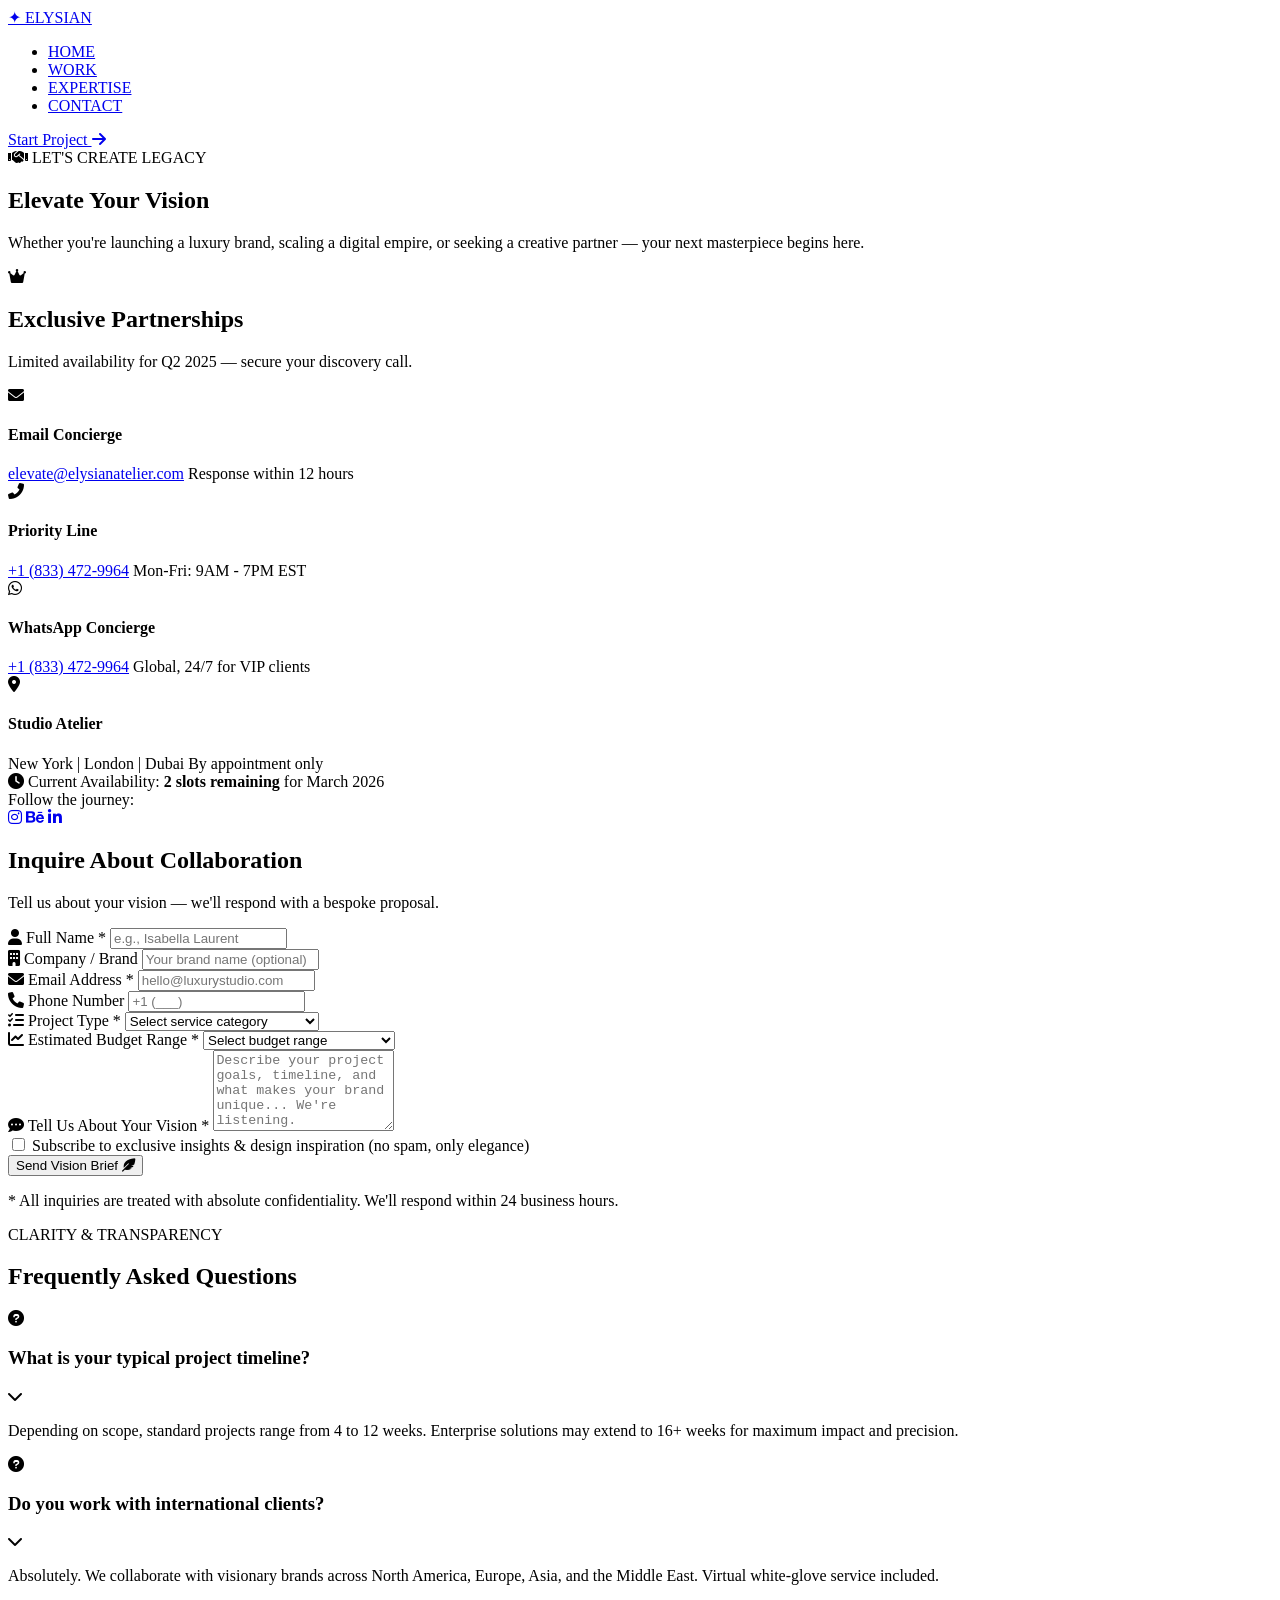
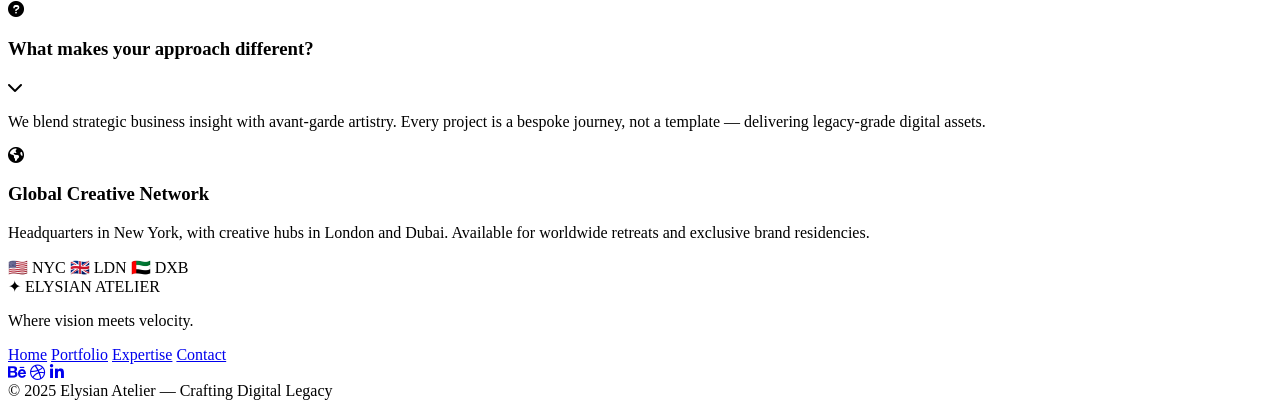
==== contact.html @ e69ee4cf "contacu" ====
<!DOCTYPE html>
<html lang="en">
<head>
  <meta charset="UTF-8">
  <meta name="viewport" content="width=device-width, initial-scale=1.0, viewport-fit=cover">
  <title>Elysian Atelier | Contact & Inquiries</title>
  <!-- Google Fonts + Font Awesome -->
  <link href="https://fonts.googleapis.com/css2?family=Inter:opsz,wght@14..32,200;14..32,300;14..32,400;14..32,500;14..32,600;14..32,700;14..32,800&family=Playfair+Display:ital,wght@0,400;0,500;0,600;0,700;1,400&display=swap" rel="stylesheet">
  <link rel="stylesheet" href="https://cdnjs.cloudflare.com/ajax/libs/font-awesome/6.0.0-beta3/css/all.min.css">
  <link rel="stylesheet" href="contact-style.css">
</head>
<body>
  <div class="bg-aura"></div>
  <div class="particles-overlay"></div>

  <!-- Navigation -->
  <nav class="navbar glass-nav">
    <div class="nav-container">
      <div class="logo">
        <a href="index.html" class="logo-link">
          <span class="logo-icon">✦</span> ELYSIAN
        </a>
      </div>
      <ul class="nav-links">
        <li><a href="index.html" class="nav-item">HOME</a></li>
        <li><a href="index.html#work" class="nav-item">WORK</a></li>
        <li><a href="index.html#expertise" class="nav-item">EXPERTISE</a></li>
        <li><a href="contact.html" class="nav-item active">CONTACT</a></li>
      </ul>
      <div class="nav-cta">
        <a href="#consultation" class="btn-outline-light">Start Project <i class="fas fa-arrow-right"></i></a>
      </div>
    </div>
  </nav>

  <main>
    <!-- Hero Section -->
    <section class="contact-hero">
      <div class="container">
        <div class="hero-badge">
          <i class="fas fa-handshake"></i> LET'S CREATE LEGACY
        </div>
        <h1 class="hero-title">Elevate Your <span class="accent">Vision</span></h1>
        <p class="hero-subtitle">Whether you're launching a luxury brand, scaling a digital empire, or seeking a creative partner — your next masterpiece begins here.</p>
      </div>
    </section>

    <!-- Main Contact Section - Split Layout -->
    <section class="main-contact">
      <div class="container contact-wrapper">
        <!-- Left Side: Contact Info & Availability -->
        <div class="contact-info-panel glass-card">
          <div class="info-header">
            <i class="fas fa-crown"></i>
            <h2>Exclusive Partnerships</h2>
            <p>Limited availability for Q2 2025 — secure your discovery call.</p>
          </div>

          <div class="contact-methods">
            <div class="method-card">
              <div class="method-icon"><i class="fas fa-envelope"></i></div>
              <div class="method-details">
                <h4>Email Concierge</h4>
                <a href="mailto:elevate@elysianatelier.com">elevate@elysianatelier.com</a>
                <span>Response within 12 hours</span>
              </div>
            </div>

            <div class="method-card">
              <div class="method-icon"><i class="fas fa-phone-alt"></i></div>
              <div class="method-details">
                <h4>Priority Line</h4>
                <a href="tel:+18334729964">+1 (833) 472-9964</a>
                <span>Mon-Fri: 9AM - 7PM EST</span>
              </div>
            </div>

            <div class="method-card">
              <div class="method-icon"><i class="fab fa-whatsapp"></i></div>
              <div class="method-details">
                <h4>WhatsApp Concierge</h4>
                <a href="https://wa.me/18334729964">+1 (833) 472-9964</a>
                <span>Global, 24/7 for VIP clients</span>
              </div>
            </div>

            <div class="method-card">
              <div class="method-icon"><i class="fas fa-map-marker-alt"></i></div>
              <div class="method-details">
                <h4>Studio Atelier</h4>
                <span>New York | London | Dubai</span>
                <span>By appointment only</span>
              </div>
            </div>
          </div>

          <div class="availability-badge">
            <i class="fas fa-clock"></i> Current Availability: <strong>2 slots remaining</strong> for March 2026
          </div>

          <div class="social-luxury">
            <span>Follow the journey:</span>
            <div class="social-icons">
              <a href="#"><i class="fab fa-instagram"></i></a>
              <a href="#"><i class="fab fa-behance"></i></a>
              <a href="#"><i class="fab fa-linkedin-in"></i></a>
              <a href="#"><i class="fab fa-x-twitter"></i></a>
            </div>
          </div>
        </div>

        <!-- Right Side: Extravagant Form -->
        <div class="contact-form-panel glass-card" id="consultation">
          <div class="form-header">
            <h2>Inquire About <span class="accent">Collaboration</span></h2>
            <p>Tell us about your vision — we'll respond with a bespoke proposal.</p>
          </div>

          <form class="luxury-form" id="contactForm">
            <div class="form-row">
              <div class="form-group">
                <label><i class="fas fa-user"></i> Full Name *</label>
                <input type="text" id="name" placeholder="e.g., Isabella Laurent" required>
              </div>
              <div class="form-group">
                <label><i class="fas fa-building"></i> Company / Brand</label>
                <input type="text" id="company" placeholder="Your brand name (optional)">
              </div>
            </div>

            <div class="form-row">
              <div class="form-group">
                <label><i class="fas fa-envelope"></i> Email Address *</label>
                <input type="email" id="email" placeholder="hello@luxurystudio.com" required>
              </div>
              <div class="form-group">
                <label><i class="fas fa-phone"></i> Phone Number</label>
                <input type="tel" id="phone" placeholder="+1 (___)" >
              </div>
            </div>

            <div class="form-group">
              <label><i class="fas fa-tasks"></i> Project Type *</label>
              <select id="projectType" required>
                <option value="" disabled selected>Select service category</option>
                <option value="web">High-End Web Development</option>
                <option value="brand">Luxury Brand Identity</option>
                <option value="creative">Creative Direction & Strategy</option>
                <option value="immersive">Immersive / AR Experiences</option>
                <option value="consulting">Executive Consulting</option>
              </select>
            </div>

            <div class="form-group">
              <label><i class="fas fa-chart-line"></i> Estimated Budget Range *</label>
              <select id="budget" required>
                <option value="" disabled selected>Select budget range</option>
                <option value="10k-25k">$10,000 - $25,000</option>
                <option value="25k-50k">$25,000 - $50,000</option>
                <option value="50k-100k">$50,000 - $100,000</option>
                <option value="100k+">$100,000+ (Enterprise / VIP)</option>
              </select>
            </div>

            <div class="form-group">
              <label><i class="fas fa-comment-dots"></i> Tell Us About Your Vision *</label>
              <textarea id="message" rows="5" placeholder="Describe your project goals, timeline, and what makes your brand unique... We're listening." required></textarea>
            </div>

            <div class="form-group checkbox-group">
              <input type="checkbox" id="newsletter">
              <label for="newsletter">Subscribe to exclusive insights & design inspiration (no spam, only elegance)</label>
            </div>

            <button type="submit" class="btn-submit" id="submitBtn">
              <span class="btn-text">Send Vision Brief</span>
              <i class="fas fa-feather-alt"></i>
            </button>
            <p class="form-note">* All inquiries are treated with absolute confidentiality. We'll respond within 24 business hours.</p>
          </form>

          <div id="successMessage" class="success-message" style="display: none;">
            <i class="fas fa-check-circle"></i>
            <h3>Vision Received ✦</h3>
            <p>Your inquiry has been elevated to our concierge team. We'll craft a response shortly.</p>
          </div>
        </div>
      </div>
    </section>

    <!-- FAQ Section -->
    <section class="faq-section">
      <div class="container">
        <div class="section-header">
          <span class="section-subtitle">CLARITY & TRANSPARENCY</span>
          <h2>Frequently Asked <span class="accent">Questions</span></h2>
        </div>
        <div class="faq-grid">
          <div class="faq-item glass-card">
            <div class="faq-question">
              <i class="fas fa-question-circle"></i>
              <h3>What is your typical project timeline?</h3>
              <i class="fas fa-chevron-down"></i>
            </div>
            <div class="faq-answer">
              <p>Depending on scope, standard projects range from 4 to 12 weeks. Enterprise solutions may extend to 16+ weeks for maximum impact and precision.</p>
            </div>
          </div>
          <div class="faq-item glass-card">
            <div class="faq-question">
              <i class="fas fa-question-circle"></i>
              <h3>Do you work with international clients?</h3>
              <i class="fas fa-chevron-down"></i>
            </div>
            <div class="faq-answer">
              <p>Absolutely. We collaborate with visionary brands across North America, Europe, Asia, and the Middle East. Virtual white-glove service included.</p>
            </div>
          </div>
          <div class="faq-item glass-card">
            <div class="faq-question">
              <i class="fas fa-question-circle"></i>
              <h3>What makes your approach different?</h3>
              <i class="fas fa-chevron-down"></i>
            </div>
            <div class="faq-answer">
              <p>We blend strategic business insight with avant-garde artistry. Every project is a bespoke journey, not a template — delivering legacy-grade digital assets.</p>
            </div>
          </div>
        </div>
      </div>
    </section>

    <!-- Map / Studio Presence -->
    <section class="studio-presence">
      <div class="container">
        <div class="presence-card glass-card">
          <div class="presence-content">
            <i class="fas fa-globe-americas"></i>
            <h3>Global Creative Network</h3>
            <p>Headquarters in New York, with creative hubs in London and Dubai. Available for worldwide retreats and exclusive brand residencies.</p>
            <div class="flags">
              <span>🇺🇸 NYC</span>
              <span>🇬🇧 LDN</span>
              <span>🇦🇪 DXB</span>
            </div>
          </div>
          <div class="presence-map">
            <div class="map-dot nyc"></div>
            <div class="map-dot ldn"></div>
            <div class="map-dot dxb"></div>
          </div>
        </div>
      </div>
    </section>

    <!-- Footer -->
    <footer class="footer">
      <div class="container footer-content">
        <div class="footer-brand">
          <div class="logo-footer">✦ ELYSIAN ATELIER</div>
          <p>Where vision meets velocity.</p>
        </div>
        <div class="footer-links">
          <a href="index.html">Home</a>
          <a href="index.html#work">Portfolio</a>
          <a href="index.html#expertise">Expertise</a>
          <a href="contact.html">Contact</a>
        </div>
        <div class="footer-social">
          <a href="#"><i class="fab fa-behance"></i></a>
          <a href="#"><i class="fab fa-dribbble"></i></a>
          <a href="#"><i class="fab fa-linkedin-in"></i></a>
        </div>
      </div>
      <div class="copyright">© 2025 Elysian Atelier — Crafting Digital Legacy</div>
    </footer>
  </main>

  <script>
    // Simple interactive FAQ accordion
    document.querySelectorAll('.faq-question').forEach(question => {
      question.addEventListener('click', () => {
        const faqItem = question.closest('.faq-item');
        faqItem.classList.toggle('active');
      });
    });

    // Form submission with elegant feedback
    const form = document.getElementById('contactForm');
    const successMsg = document.getElementById('successMessage');
    const submitBtn = document.getElementById('submitBtn');

    form.addEventListener('submit', async (e) => {
      e.preventDefault();
      
      // Basic validation
      const name = document.getElementById('name').value.trim();
      const email = document.getElementById('email').value.trim();
      const projectType = document.getElementById('projectType').value;
      const message = document.getElementById('message').value.trim();

      if (!name || !email || !projectType || !message) {
        alert('Please fill in all required fields (*).');
        return;
      }

      if (!email.includes('@')) {
        alert('Please enter a valid email address.');
        return;
      }

      // Simulate submission (replace with actual backend)
      submitBtn.disabled = true;
      submitBtn.innerHTML = '<span class="btn-text">Sending Vision...</span><i class="fas fa-spinner fa-pulse"></i>';
      
      // Simulate API call delay
      setTimeout(() => {
        form.style.display = 'none';
        successMsg.style.display = 'block';
        // Scroll to success message
        successMsg.scrollIntoView({ behavior: 'smooth', block: 'center' });
      }, 1500);
      
      // In a real scenario, you would send data to a server endpoint here
      // Example: fetch('/api/contact', { method: 'POST', body: new FormData(form) })
    });
  </script>
</body>
</html>
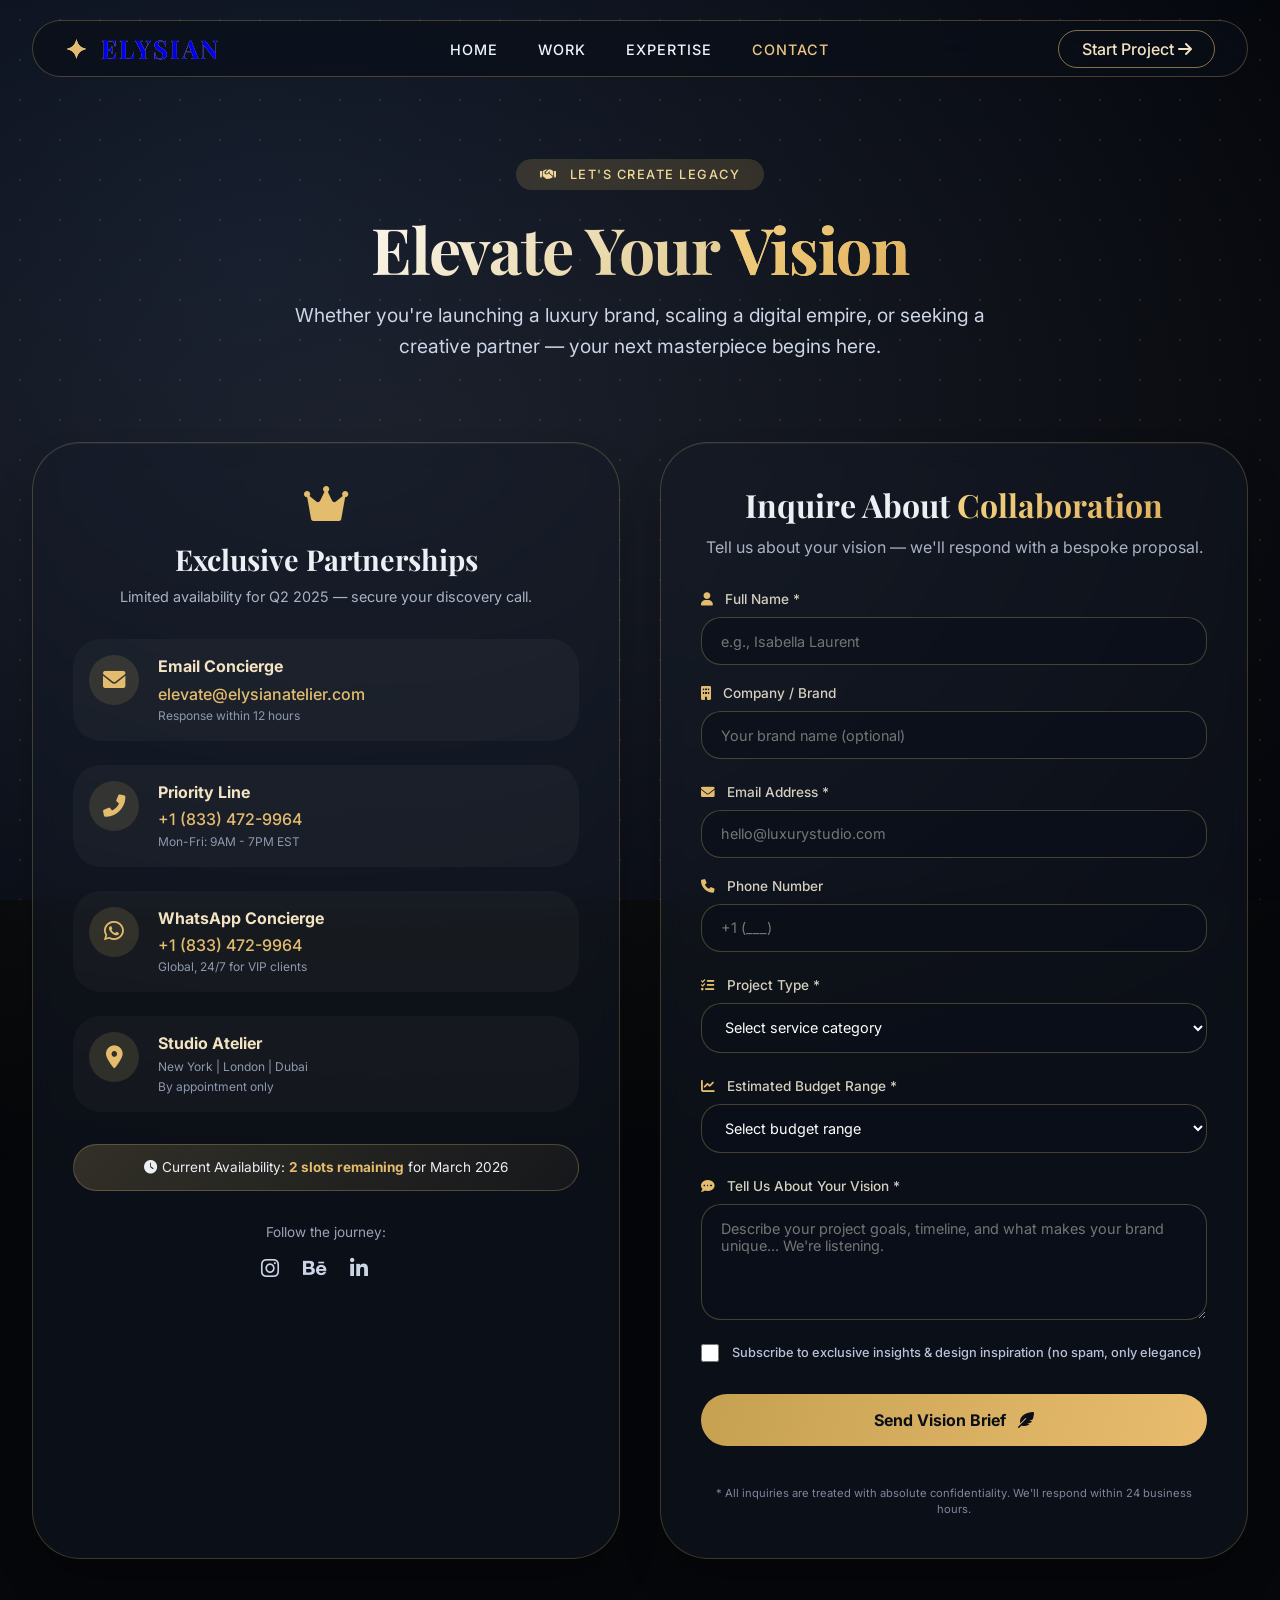
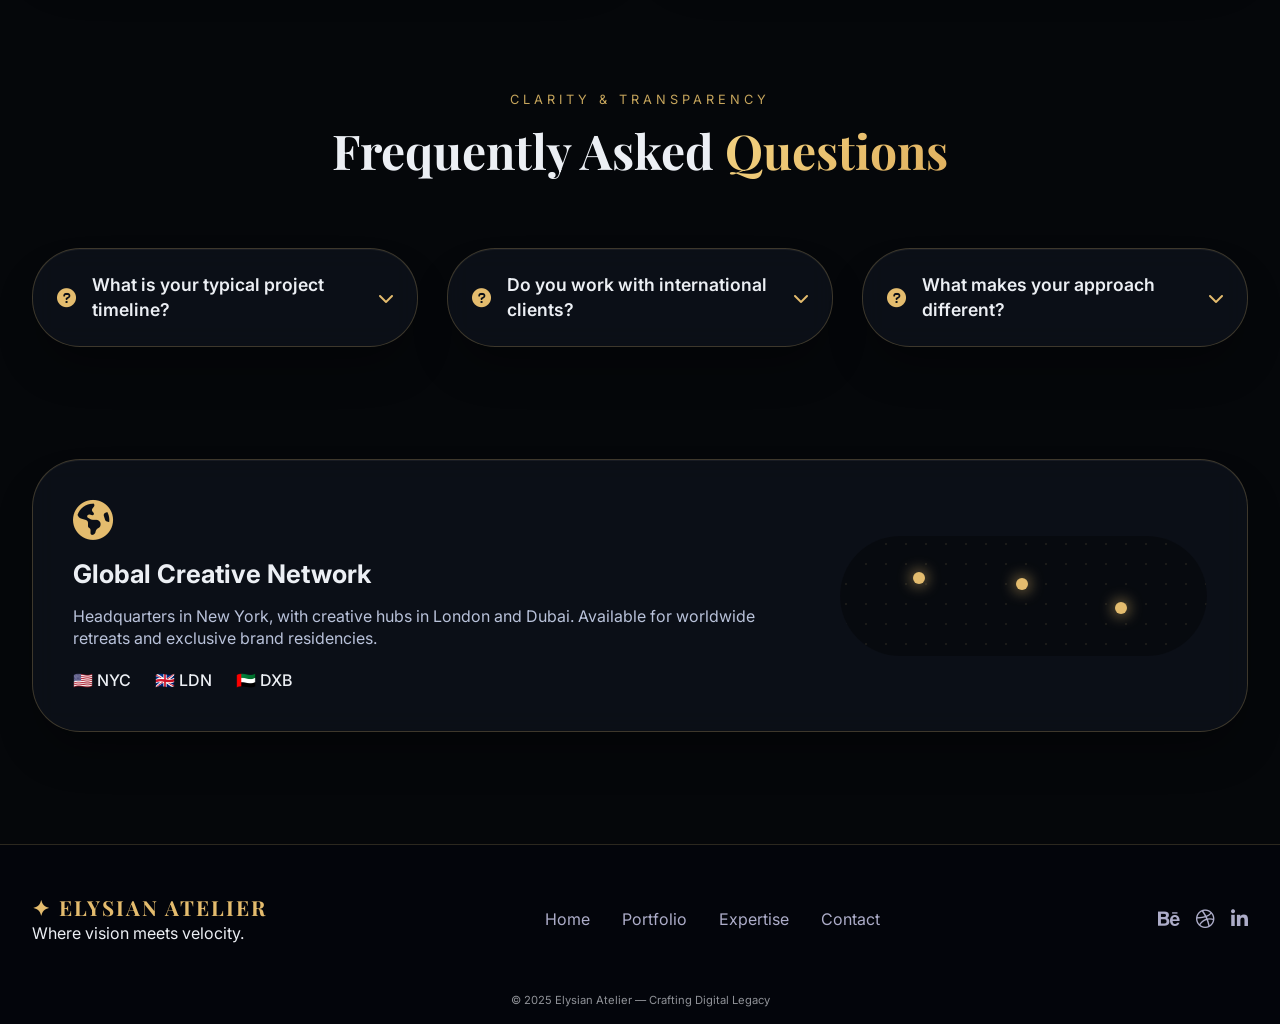
==== commit 5e6acb1a: "lab" ====
--- a/contact.html
+++ b/contact.html
@@ -7,7 +7,7 @@
   <!-- Google Fonts + Font Awesome -->
   <link href="https://fonts.googleapis.com/css2?family=Inter:opsz,wght@14..32,200;14..32,300;14..32,400;14..32,500;14..32,600;14..32,700;14..32,800&family=Playfair+Display:ital,wght@0,400;0,500;0,600;0,700;1,400&display=swap" rel="stylesheet">
   <link rel="stylesheet" href="https://cdnjs.cloudflare.com/ajax/libs/font-awesome/6.0.0-beta3/css/all.min.css">
-  <link rel="stylesheet" href="contact-style.css">
+  <link rel="stylesheet" href="styles.css">
 </head>
 <body>
   <div class="bg-aura"></div>
--- a/styles.css
+++ b/styles.css
@@ -0,0 +1,1177 @@
+/* RESET & GLOBAL */
+* {
+  margin: 0;
+  padding: 0;
+  box-sizing: border-box;
+}
+
+body {
+  background-color: #05070a;
+  font-family: 'Inter', sans-serif;
+  color: #eceff4;
+  line-height: 1.4;
+  scroll-behavior: smooth;
+  overflow-x: hidden;
+}
+
+/* Extravagant gradient animated background */
+.bg-aura {
+  position: fixed;
+  top: 0;
+  left: 0;
+  width: 100%;
+  height: 100%;
+  z-index: -2;
+  background: radial-gradient(circle at 20% 30%, rgba(10, 20, 40, 1) 0%, #03050b 90%);
+}
+
+.bg-aura::before {
+  content: "";
+  position: absolute;
+  width: 200%;
+  height: 200%;
+  top: -50%;
+  left: -50%;
+  background: radial-gradient(ellipse at 40% 50%, rgba(255, 215, 150, 0.08) 0%, transparent 60%);
+  animation: slowDrift 28s infinite alternate;
+  z-index: -1;
+}
+
+@keyframes slowDrift {
+  0% { transform: translate(0%, 0%) rotate(0deg); opacity: 0.4; }
+  100% { transform: translate(5%, 8%) rotate(5deg); opacity: 0.9; }
+}
+
+/* Particles overlay for contact page */
+.particles-overlay {
+  position: fixed;
+  top: 0;
+  left: 0;
+  width: 100%;
+  height: 100%;
+  pointer-events: none;
+  background-image: radial-gradient(rgba(210, 180, 110, 0.15) 1px, transparent 1px);
+  background-size: 40px 40px;
+  z-index: -1;
+}
+
+/* Custom scrollbar */
+::-webkit-scrollbar {
+  width: 6px;
+}
+::-webkit-scrollbar-track {
+  background: #0e121b;
+}
+::-webkit-scrollbar-thumb {
+  background: #c6a55c;
+  border-radius: 10px;
+}
+
+/* Container */
+.container {
+  max-width: 1400px;
+  margin: 0 auto;
+  padding: 0 2rem;
+}
+
+/* Glass Card */
+.glass-card {
+  background: rgba(20, 28, 40, 0.45);
+  backdrop-filter: blur(12px);
+  border: 1px solid rgba(210, 180, 110, 0.25);
+  border-radius: 48px;
+  box-shadow: 0 25px 45px -12px rgba(0,0,0,0.4), inset 0 1px 0 rgba(255,255,240,0.05);
+  transition: all 0.5s cubic-bezier(0.2, 0.9, 0.4, 1.1);
+}
+
+.glass-card:hover {
+  border-color: rgba(210, 180, 110, 0.6);
+  box-shadow: 0 30px 50px -15px rgba(0,0,0,0.6), 0 0 0 1px rgba(230, 200, 120, 0.2);
+  transform: translateY(-3px);
+}
+
+/* Navigation */
+.navbar {
+  position: sticky;
+  top: 20px;
+  z-index: 1000;
+  margin: 1.2rem 2rem;
+  background: rgba(10, 14, 23, 0.65);
+  backdrop-filter: blur(16px);
+  border-radius: 80px;
+  border: 1px solid rgba(210, 180, 110, 0.3);
+  padding: 0.6rem 2rem;
+}
+
+.nav-container {
+  max-width: 1400px;
+  margin: 0 auto;
+  display: flex;
+  justify-content: space-between;
+  align-items: center;
+}
+
+.logo-link {
+  text-decoration: none;
+}
+
+.logo {
+  font-family: 'Playfair Display', serif;
+  font-weight: 700;
+  font-size: 1.6rem;
+  letter-spacing: 2px;
+  background: linear-gradient(135deg, #f5e7c8, #d4af6a);
+  -webkit-background-clip: text;
+  background-clip: text;
+  color: transparent;
+}
+
+.logo-icon {
+  color: #e4bc6e;
+  margin-right: 4px;
+}
+
+.nav-links {
+  display: flex;
+  gap: 2.5rem;
+  list-style: none;
+}
+
+.nav-item {
+  text-decoration: none;
+  color: #eef3ff;
+  font-weight: 500;
+  font-size: 0.9rem;
+  letter-spacing: 1px;
+  transition: 0.3s;
+  position: relative;
+}
+
+.nav-item:hover, .nav-item.active {
+  color: #e9c483;
+}
+
+.btn-outline-light {
+  border: 1px solid rgba(210, 180, 110, 0.6);
+  padding: 0.5rem 1.4rem;
+  border-radius: 40px;
+  text-decoration: none;
+  color: #f2e3c2;
+  font-weight: 500;
+  transition: 0.3s;
+}
+
+.btn-outline-light:hover {
+  background: rgba(210, 180, 110, 0.2);
+  border-color: #e4bc6e;
+  box-shadow: 0 0 12px rgba(210, 180, 110, 0.3);
+}
+
+/* Hero Section */
+.hero {
+  min-height: 90vh;
+  display: flex;
+  align-items: center;
+  justify-content: space-between;
+  flex-wrap: wrap;
+  gap: 2rem;
+  padding: 4rem 0 3rem;
+}
+
+.hero-content {
+  flex: 1.2;
+}
+
+.badge {
+  display: inline-block;
+  background: rgba(198, 165, 92, 0.2);
+  backdrop-filter: blur(4px);
+  padding: 0.4rem 1.2rem;
+  border-radius: 60px;
+  font-size: 0.8rem;
+  letter-spacing: 1.5px;
+  font-weight: 500;
+  border-left: 2px solid #e4bc6e;
+  color: #f3da9b;
+  margin-bottom: 1.5rem;
+}
+
+h1 {
+  font-family: 'Playfair Display', serif;
+  font-size: 4.8rem;
+  font-weight: 700;
+  line-height: 1.1;
+  background: linear-gradient(135deg, #FFFFFF 20%, #E9D6A7 50%, #CBA950 85%);
+  -webkit-background-clip: text;
+  background-clip: text;
+  color: transparent;
+  letter-spacing: -0.02em;
+}
+
+.accent {
+  background: linear-gradient(135deg, #f3d382, #e0b05e);
+  -webkit-background-clip: text;
+  background-clip: text;
+  color: transparent;
+}
+
+.hero-desc {
+  font-size: 1.2rem;
+  margin: 1.8rem 0 2rem;
+  color: #cbd5e6;
+  max-width: 550px;
+  line-height: 1.5;
+}
+
+.hero-buttons {
+  display: flex;
+  gap: 1.2rem;
+  flex-wrap: wrap;
+  margin-bottom: 3rem;
+}
+
+.btn-primary, .btn-secondary {
+  display: inline-flex;
+  align-items: center;
+  gap: 0.6rem;
+  padding: 0.9rem 2rem;
+  border-radius: 60px;
+  text-decoration: none;
+  font-weight: 600;
+  transition: 0.3s;
+}
+
+.btn-primary {
+  background: linear-gradient(105deg, #c6a152, #e9bc6e);
+  color: #0a0e17;
+  box-shadow: 0 6px 18px rgba(198, 165, 82, 0.3);
+}
+
+.btn-primary:hover {
+  transform: scale(1.02);
+  box-shadow: 0 10px 28px rgba(210, 180, 110, 0.5);
+}
+
+.btn-secondary {
+  border: 1px solid #c6a55c;
+  color: #e6cf97;
+  background: transparent;
+}
+
+.btn-secondary:hover {
+  background: rgba(210, 180, 110, 0.1);
+  border-color: #f0cb86;
+}
+
+.stats-row {
+  display: flex;
+  gap: 2.5rem;
+  margin-top: 1rem;
+}
+
+.stat {
+  font-size: 1rem;
+  font-weight: 300;
+}
+
+.stat-number {
+  font-size: 2rem;
+  font-weight: 700;
+  color: #e5c27c;
+  margin-right: 6px;
+}
+
+/* Hero Visual */
+.hero-visual {
+  flex: 0.9;
+  position: relative;
+  min-height: 380px;
+  display: flex;
+  justify-content: center;
+  align-items: center;
+}
+
+.orb-container {
+  width: 260px;
+  height: 260px;
+  position: relative;
+}
+
+.orb-core {
+  width: 100%;
+  height: 100%;
+  background: radial-gradient(circle, rgba(230, 190, 100, 0.3), rgba(80, 60, 30, 0.1));
+  border-radius: 50%;
+  box-shadow: 0 0 70px rgba(210, 170, 70, 0.5);
+  animation: pulseGlow 4s infinite alternate;
+}
+
+.orb-ring {
+  position: absolute;
+  top: -15px;
+  left: -15px;
+  right: -15px;
+  bottom: -15px;
+  border: 2px solid rgba(210, 180, 110, 0.6);
+  border-radius: 50%;
+  animation: spinRing 12s linear infinite;
+}
+
+@keyframes pulseGlow {
+  0% { opacity: 0.5; transform: scale(1); box-shadow: 0 0 30px rgba(210, 170, 70, 0.3);}
+  100% { opacity: 1; transform: scale(1.03); box-shadow: 0 0 90px rgba(230, 190, 100, 0.7);}
+}
+
+@keyframes spinRing {
+  from { transform: rotate(0deg);}
+  to { transform: rotate(360deg);}
+}
+
+.floating-icon {
+  position: absolute;
+  font-size: 2rem;
+  color: #e6bc7a;
+  background: rgba(0,0,0,0.4);
+  backdrop-filter: blur(8px);
+  padding: 0.8rem;
+  border-radius: 30px;
+  animation: float 5s infinite ease-in-out;
+}
+
+.icon-1 { top: 10%; left: 0; animation-delay: 0s; }
+.icon-2 { bottom: 15%; right: 5%; animation-delay: 1s; }
+.icon-3 { top: 40%; right: -10px; animation-delay: 2s; }
+
+@keyframes float {
+  0% { transform: translateY(0px);}
+  50% { transform: translateY(-15px);}
+  100% { transform: translateY(0px);}
+}
+
+/* Marquee */
+.marquee-section {
+  overflow: hidden;
+  margin: 3rem 0;
+  border-top: 1px solid rgba(210, 180, 110, 0.3);
+  border-bottom: 1px solid rgba(210, 180, 110, 0.3);
+  padding: 1rem 0;
+}
+
+.marquee-track {
+  display: inline-flex;
+  white-space: nowrap;
+  animation: marquee 20s linear infinite;
+  gap: 3rem;
+  font-weight: 500;
+  letter-spacing: 2px;
+  color: #dabb86;
+}
+
+.marquee-track i {
+  color: #c6a55c;
+  margin: 0 0.8rem;
+}
+
+@keyframes marquee {
+  0% { transform: translateX(0%);}
+  100% { transform: translateX(-50%);}
+}
+
+/* Section Headers */
+.section-header {
+  text-align: center;
+  margin-bottom: 4rem;
+}
+
+.section-subtitle {
+  font-size: 0.8rem;
+  letter-spacing: 4px;
+  color: #c6a55c;
+  font-weight: 400;
+  text-transform: uppercase;
+}
+
+.section-header h2 {
+  font-size: 3rem;
+  font-family: 'Playfair Display', serif;
+  margin-top: 0.5rem;
+}
+
+.section-line {
+  width: 70px;
+  height: 2px;
+  background: linear-gradient(90deg, transparent, #e4bc6e, transparent);
+  margin: 1rem auto 0;
+}
+
+/* Work Grid */
+.work-section, .expertise-section, .testimonials {
+  padding: 5rem 0;
+}
+
+.work-grid {
+  display: grid;
+  grid-template-columns: repeat(auto-fit, minmax(320px, 1fr));
+  gap: 2rem;
+}
+
+.work-card {
+  border-radius: 32px;
+  overflow: hidden;
+  transition: all 0.4s;
+}
+
+.work-img-overlay {
+  position: relative;
+  overflow: hidden;
+  height: 260px;
+}
+
+.work-img {
+  width: 100%;
+  height: 100%;
+  background-size: cover;
+  background-position: center;
+  transition: transform 0.7s;
+}
+
+.place-1 { background-image: url('https://picsum.photos/id/104/600/400'); background-size: cover; }
+.place-2 { background-image: url('https://picsum.photos/id/30/600/400'); background-size: cover; }
+.place-3 { background-image: url('https://picsum.photos/id/39/600/400'); background-size: cover; }
+
+.work-card:hover .work-img {
+  transform: scale(1.05);
+}
+
+.work-overlay-content {
+  position: absolute;
+  top: 0;
+  left: 0;
+  width: 100%;
+  height: 100%;
+  background: rgba(0,0,0,0.5);
+  display: flex;
+  align-items: center;
+  justify-content: center;
+  opacity: 0;
+  transition: 0.3s;
+  font-size: 2rem;
+  color: #f5d98f;
+}
+
+.work-img-overlay:hover .work-overlay-content {
+  opacity: 1;
+}
+
+.work-info {
+  padding: 1.5rem;
+}
+
+.work-info h3 {
+  font-size: 1.5rem;
+  margin-bottom: 0.5rem;
+}
+
+.tech-tags {
+  display: flex;
+  gap: 0.6rem;
+  margin-top: 1rem;
+  flex-wrap: wrap;
+}
+
+.tech-tags span {
+  font-size: 0.7rem;
+  background: rgba(210, 180, 110, 0.2);
+  padding: 0.2rem 0.7rem;
+  border-radius: 30px;
+  color: #f2daa2;
+}
+
+/* Expertise Grid */
+.expertise-grid {
+  display: grid;
+  grid-template-columns: repeat(auto-fit, minmax(240px, 1fr));
+  gap: 2rem;
+}
+
+.expert-card {
+  padding: 2rem 1.5rem;
+  text-align: center;
+}
+
+.expert-icon {
+  font-size: 2.8rem;
+  color: #e6bc7a;
+  margin-bottom: 1rem;
+}
+
+.expert-card h3 {
+  margin-bottom: 1rem;
+}
+
+/* Testimonials */
+.testimonial-grid {
+  display: grid;
+  grid-template-columns: repeat(auto-fit, minmax(300px, 1fr));
+  gap: 2rem;
+}
+
+.testimonial-card {
+  padding: 2rem;
+  position: relative;
+}
+
+.quote-icon {
+  font-size: 2rem;
+  color: #c6a55c;
+  opacity: 0.6;
+  margin-bottom: 1rem;
+}
+
+.client {
+  display: flex;
+  align-items: center;
+  gap: 1rem;
+  margin-top: 1.5rem;
+}
+
+.client-avatar {
+  width: 48px;
+  height: 48px;
+  background: #c6a55c;
+  border-radius: 50%;
+  background-image: url('https://randomuser.me/api/portraits/women/68.jpg');
+  background-size: cover;
+}
+
+.alt-avatar {
+  background-image: url('https://randomuser.me/api/portraits/men/32.jpg');
+}
+
+/* Contact extravaganza (for main page) */
+.contact-section {
+  padding: 5rem 0;
+}
+
+.contact-container {
+  display: flex;
+  flex-wrap: wrap;
+  gap: 3rem;
+  background: rgba(12, 18, 28, 0.7);
+  backdrop-filter: blur(16px);
+  border-radius: 64px;
+  padding: 3rem;
+  border: 1px solid rgba(210, 180, 110, 0.5);
+}
+
+.contact-left {
+  flex: 1;
+}
+
+.contact-left h2 {
+  font-size: 2.5rem;
+  font-family: 'Playfair Display', serif;
+}
+
+.contact-details {
+  margin-top: 2rem;
+  display: flex;
+  flex-direction: column;
+  gap: 1rem;
+}
+
+.contact-right {
+  flex: 1;
+}
+
+.extravagant-form {
+  display: flex;
+  flex-direction: column;
+  gap: 1.2rem;
+}
+
+.extravagant-form input, .extravagant-form textarea {
+  background: rgba(255,255,245,0.05);
+  border: 1px solid rgba(210, 180, 110, 0.4);
+  border-radius: 60px;
+  padding: 1rem 1.5rem;
+  color: white;
+  font-family: inherit;
+  transition: 0.3s;
+}
+
+.extravagant-form textarea {
+  border-radius: 28px;
+  resize: vertical;
+}
+
+.extravagant-form input:focus, .extravagant-form textarea:focus {
+  outline: none;
+  border-color: #e4bc6e;
+  box-shadow: 0 0 10px rgba(228, 188, 110, 0.3);
+}
+
+.full-btn {
+  justify-content: center;
+  width: 100%;
+}
+
+/* ========== CONTACT PAGE SPECIFIC STYLES ========== */
+
+/* Contact Hero */
+.contact-hero {
+  padding: 4rem 0 2rem;
+  text-align: center;
+}
+
+.hero-badge {
+  display: inline-block;
+  background: rgba(198, 165, 92, 0.2);
+  backdrop-filter: blur(4px);
+  padding: 0.4rem 1.5rem;
+  border-radius: 60px;
+  font-size: 0.8rem;
+  letter-spacing: 1.5px;
+  font-weight: 500;
+  color: #f3da9b;
+  margin-bottom: 1.5rem;
+}
+
+.hero-badge i {
+  margin-right: 0.5rem;
+}
+
+.hero-title {
+  font-family: 'Playfair Display', serif;
+  font-size: 4rem;
+  font-weight: 700;
+  line-height: 1.1;
+  background: linear-gradient(135deg, #FFFFFF 20%, #E9D6A7 50%, #CBA950 85%);
+  -webkit-background-clip: text;
+  background-clip: text;
+  color: transparent;
+  margin-bottom: 1rem;
+}
+
+.hero-subtitle {
+  font-size: 1.2rem;
+  color: #cbd5e6;
+  max-width: 700px;
+  margin: 0 auto;
+  line-height: 1.6;
+}
+
+/* Main Contact Section */
+.main-contact {
+  padding: 3rem 0 4rem;
+}
+
+.contact-wrapper {
+  display: flex;
+  gap: 2.5rem;
+  flex-wrap: wrap;
+}
+
+.contact-info-panel, .contact-form-panel {
+  flex: 1;
+  min-width: 320px;
+  padding: 2.5rem;
+}
+
+.info-header {
+  text-align: center;
+  margin-bottom: 2rem;
+}
+
+.info-header i {
+  font-size: 2.5rem;
+  color: #e4bc6e;
+  margin-bottom: 1rem;
+}
+
+.info-header h2 {
+  font-family: 'Playfair Display', serif;
+  font-size: 1.8rem;
+  margin-bottom: 0.5rem;
+}
+
+.info-header p {
+  color: #aab3c5;
+  font-size: 0.9rem;
+}
+
+/* Contact Methods */
+.contact-methods {
+  display: flex;
+  flex-direction: column;
+  gap: 1.5rem;
+  margin: 2rem 0;
+}
+
+.method-card {
+  display: flex;
+  gap: 1.2rem;
+  align-items: flex-start;
+  padding: 1rem;
+  background: rgba(255, 255, 255, 0.03);
+  border-radius: 28px;
+  transition: 0.3s;
+}
+
+.method-card:hover {
+  background: rgba(210, 180, 110, 0.08);
+  transform: translateX(5px);
+}
+
+.method-icon {
+  width: 50px;
+  height: 50px;
+  background: rgba(210, 180, 110, 0.15);
+  border-radius: 30px;
+  display: flex;
+  align-items: center;
+  justify-content: center;
+  font-size: 1.4rem;
+  color: #e4bc6e;
+}
+
+.method-details h4 {
+  font-size: 1rem;
+  margin-bottom: 0.3rem;
+  color: #f2e3c2;
+}
+
+.method-details a {
+  color: #e4bc6e;
+  text-decoration: none;
+  font-weight: 500;
+  display: block;
+}
+
+.method-details span {
+  font-size: 0.75rem;
+  color: #8e98ae;
+  display: block;
+  margin-top: 0.2rem;
+}
+
+.availability-badge {
+  background: linear-gradient(135deg, rgba(210, 180, 110, 0.2), rgba(210, 180, 110, 0.05));
+  border-radius: 60px;
+  padding: 0.8rem 1.2rem;
+  text-align: center;
+  font-size: 0.85rem;
+  margin: 1.5rem 0;
+  border: 1px solid rgba(210, 180, 110, 0.3);
+}
+
+.availability-badge strong {
+  color: #e4bc6e;
+}
+
+.social-luxury {
+  margin-top: 2rem;
+  text-align: center;
+}
+
+.social-luxury span {
+  display: block;
+  margin-bottom: 0.8rem;
+  font-size: 0.85rem;
+  color: #9aa3b9;
+}
+
+.social-icons {
+  display: flex;
+  justify-content: center;
+  gap: 1.5rem;
+}
+
+.social-icons a {
+  color: #cbd5e6;
+  font-size: 1.3rem;
+  transition: 0.3s;
+}
+
+.social-icons a:hover {
+  color: #e4bc6e;
+  transform: translateY(-3px);
+}
+
+/* Form Styling */
+.form-header {
+  text-align: center;
+  margin-bottom: 2rem;
+}
+
+.form-header h2 {
+  font-family: 'Playfair Display', serif;
+  font-size: 2rem;
+  margin-bottom: 0.5rem;
+}
+
+.form-header p {
+  color: #aab3c5;
+}
+
+.luxury-form {
+  display: flex;
+  flex-direction: column;
+  gap: 1.5rem;
+}
+
+.form-row {
+  display: flex;
+  gap: 1.2rem;
+  flex-wrap: wrap;
+}
+
+.form-group {
+  flex: 1;
+  display: flex;
+  flex-direction: column;
+  gap: 0.5rem;
+}
+
+.form-group label {
+  font-size: 0.85rem;
+  font-weight: 500;
+  color: #d4cfbf;
+}
+
+.form-group label i {
+  margin-right: 0.5rem;
+  color: #e4bc6e;
+}
+
+.form-group input, 
+.form-group select, 
+.form-group textarea {
+  background: rgba(10, 15, 25, 0.6);
+  border: 1px solid rgba(210, 180, 110, 0.3);
+  border-radius: 20px;
+  padding: 0.9rem 1.2rem;
+  color: #ffffff;
+  font-family: inherit;
+  font-size: 0.9rem;
+  transition: all 0.3s;
+}
+
+.form-group input:focus,
+.form-group select:focus,
+.form-group textarea:focus {
+  outline: none;
+  border-color: #e4bc6e;
+  box-shadow: 0 0 15px rgba(228, 188, 110, 0.2);
+  background: rgba(20, 28, 45, 0.8);
+}
+
+.form-group select {
+  cursor: pointer;
+}
+
+.form-group select option {
+  background: #0a0f19;
+}
+
+.checkbox-group {
+  flex-direction: row;
+  align-items: center;
+  gap: 0.8rem;
+}
+
+.checkbox-group input {
+  width: 18px;
+  height: 18px;
+  cursor: pointer;
+  accent-color: #e4bc6e;
+}
+
+.checkbox-group label {
+  cursor: pointer;
+  font-size: 0.8rem;
+  color: #b9c2da;
+}
+
+.btn-submit {
+  background: linear-gradient(105deg, #c6a152, #e9bc6e);
+  border: none;
+  border-radius: 60px;
+  padding: 1rem 2rem;
+  font-weight: 700;
+  font-size: 1rem;
+  color: #0a0e17;
+  cursor: pointer;
+  display: flex;
+  align-items: center;
+  justify-content: center;
+  gap: 0.8rem;
+  transition: all 0.3s;
+  font-family: inherit;
+  margin-top: 0.5rem;
+}
+
+.btn-submit:hover {
+  transform: scale(1.02);
+  box-shadow: 0 10px 28px rgba(210, 180, 110, 0.4);
+  gap: 1rem;
+}
+
+.form-note {
+  font-size: 0.7rem;
+  color: #7e869e;
+  text-align: center;
+  margin-top: 1rem;
+}
+
+.success-message {
+  text-align: center;
+  padding: 3rem;
+  background: rgba(40, 55, 80, 0.4);
+  border-radius: 48px;
+  border: 1px solid rgba(210, 180, 110, 0.5);
+}
+
+.success-message i {
+  font-size: 3rem;
+  color: #e4bc6e;
+  margin-bottom: 1rem;
+}
+
+.success-message h3 {
+  font-family: 'Playfair Display', serif;
+  font-size: 1.5rem;
+  margin-bottom: 0.5rem;
+}
+
+/* FAQ Section */
+.faq-section {
+  padding: 4rem 0;
+}
+
+.faq-grid {
+  display: grid;
+  grid-template-columns: repeat(auto-fit, minmax(320px, 1fr));
+  gap: 1.8rem;
+}
+
+.faq-item {
+  padding: 1.5rem;
+  cursor: pointer;
+  transition: 0.3s;
+}
+
+.faq-question {
+  display: flex;
+  align-items: center;
+  gap: 1rem;
+  justify-content: space-between;
+}
+
+.faq-question i:first-child {
+  color: #e4bc6e;
+  font-size: 1.2rem;
+}
+
+.faq-question h3 {
+  flex: 1;
+  font-size: 1.1rem;
+  font-weight: 600;
+}
+
+.faq-question i:last-child {
+  transition: transform 0.3s;
+  color: #e4bc6e;
+}
+
+.faq-item.active .faq-question i:last-child {
+  transform: rotate(180deg);
+}
+
+.faq-answer {
+  max-height: 0;
+  overflow: hidden;
+  transition: max-height 0.4s ease-out;
+  padding-top: 0;
+}
+
+.faq-item.active .faq-answer {
+  max-height: 200px;
+  padding-top: 1rem;
+}
+
+.faq-answer p {
+  color: #b9c2da;
+  font-size: 0.9rem;
+  line-height: 1.5;
+}
+
+/* Studio Presence */
+.studio-presence {
+  padding: 3rem 0 5rem;
+}
+
+.presence-card {
+  display: flex;
+  flex-wrap: wrap;
+  gap: 2rem;
+  padding: 2.5rem;
+  align-items: center;
+  justify-content: space-between;
+}
+
+.presence-content {
+  flex: 1;
+}
+
+.presence-content i {
+  font-size: 2.5rem;
+  color: #e4bc6e;
+  margin-bottom: 1rem;
+}
+
+.presence-content h3 {
+  font-size: 1.6rem;
+  margin-bottom: 0.8rem;
+}
+
+.presence-content p {
+  color: #b9c2da;
+  margin-bottom: 1.2rem;
+}
+
+.flags {
+  display: flex;
+  gap: 1.5rem;
+  font-size: 1rem;
+  font-weight: 500;
+}
+
+.presence-map {
+  flex: 0.5;
+  position: relative;
+  height: 120px;
+  background: rgba(0,0,0,0.3);
+  border-radius: 60px;
+  overflow: hidden;
+  background-image: radial-gradient(circle at 30% 40%, rgba(210,180,110,0.1) 1px, transparent 1px);
+  background-size: 20px 20px;
+}
+
+.map-dot {
+  position: absolute;
+  width: 12px;
+  height: 12px;
+  background: #e4bc6e;
+  border-radius: 50%;
+  box-shadow: 0 0 15px #e4bc6e;
+  animation: pulse 1.8s infinite;
+}
+
+.map-dot.nyc { top: 30%; left: 20%; }
+.map-dot.ldn { top: 35%; left: 48%; }
+.map-dot.dxb { top: 55%; left: 75%; }
+
+@keyframes pulse {
+  0%, 100% { opacity: 0.5; transform: scale(1); }
+  50% { opacity: 1; transform: scale(1.5); }
+}
+
+/* Footer */
+.footer {
+  background: #03050b;
+  padding: 3rem 0 1rem;
+  border-top: 1px solid rgba(210, 180, 110, 0.2);
+  margin-top: 2rem;
+}
+
+.footer-content {
+  display: flex;
+  justify-content: space-between;
+  align-items: center;
+  flex-wrap: wrap;
+  gap: 1rem;
+}
+
+.logo-footer {
+  font-family: 'Playfair Display', serif;
+  font-size: 1.3rem;
+  font-weight: bold;
+  letter-spacing: 2px;
+  color: #e4bc6e;
+}
+
+.footer-links {
+  display: flex;
+  gap: 2rem;
+}
+
+.footer-links a, .footer-social a {
+  text-decoration: none;
+  color: #adadc9;
+  transition: 0.2s;
+}
+
+.footer-links a:hover, .footer-social a:hover {
+  color: #e4bc6e;
+}
+
+.footer-social {
+  display: flex;
+  gap: 1rem;
+  font-size: 1.2rem;
+}
+
+.copyright {
+  text-align: center;
+  margin-top: 3rem;
+  font-size: 0.7rem;
+  opacity: 0.6;
+}
+
+/* Responsive */
+@media (max-width: 900px) {
+  .navbar {
+    margin: 0.8rem;
+    padding: 0.5rem 1rem;
+  }
+  .nav-links {
+    display: none;
+  }
+  h1, .hero-title {
+    font-size: 2.8rem;
+  }
+  .hero {
+    flex-direction: column;
+    text-align: center;
+  }
+  .hero-desc {
+    margin-left: auto;
+    margin-right: auto;
+  }
+  .stats-row {
+    justify-content: center;
+  }
+  .contact-container {
+    padding: 1.5rem;
+  }
+  .contact-wrapper {
+    flex-direction: column;
+  }
+  .contact-info-panel, .contact-form-panel {
+    padding: 1.8rem;
+  }
+  .section-header h2 {
+    font-size: 2rem;
+  }
+  .presence-card {
+    flex-direction: column;
+    text-align: center;
+  }
+  .flags {
+    justify-content: center;
+  }
+  .hero-badge, .badge {
+    font-size: 0.7rem;
+  }
+}
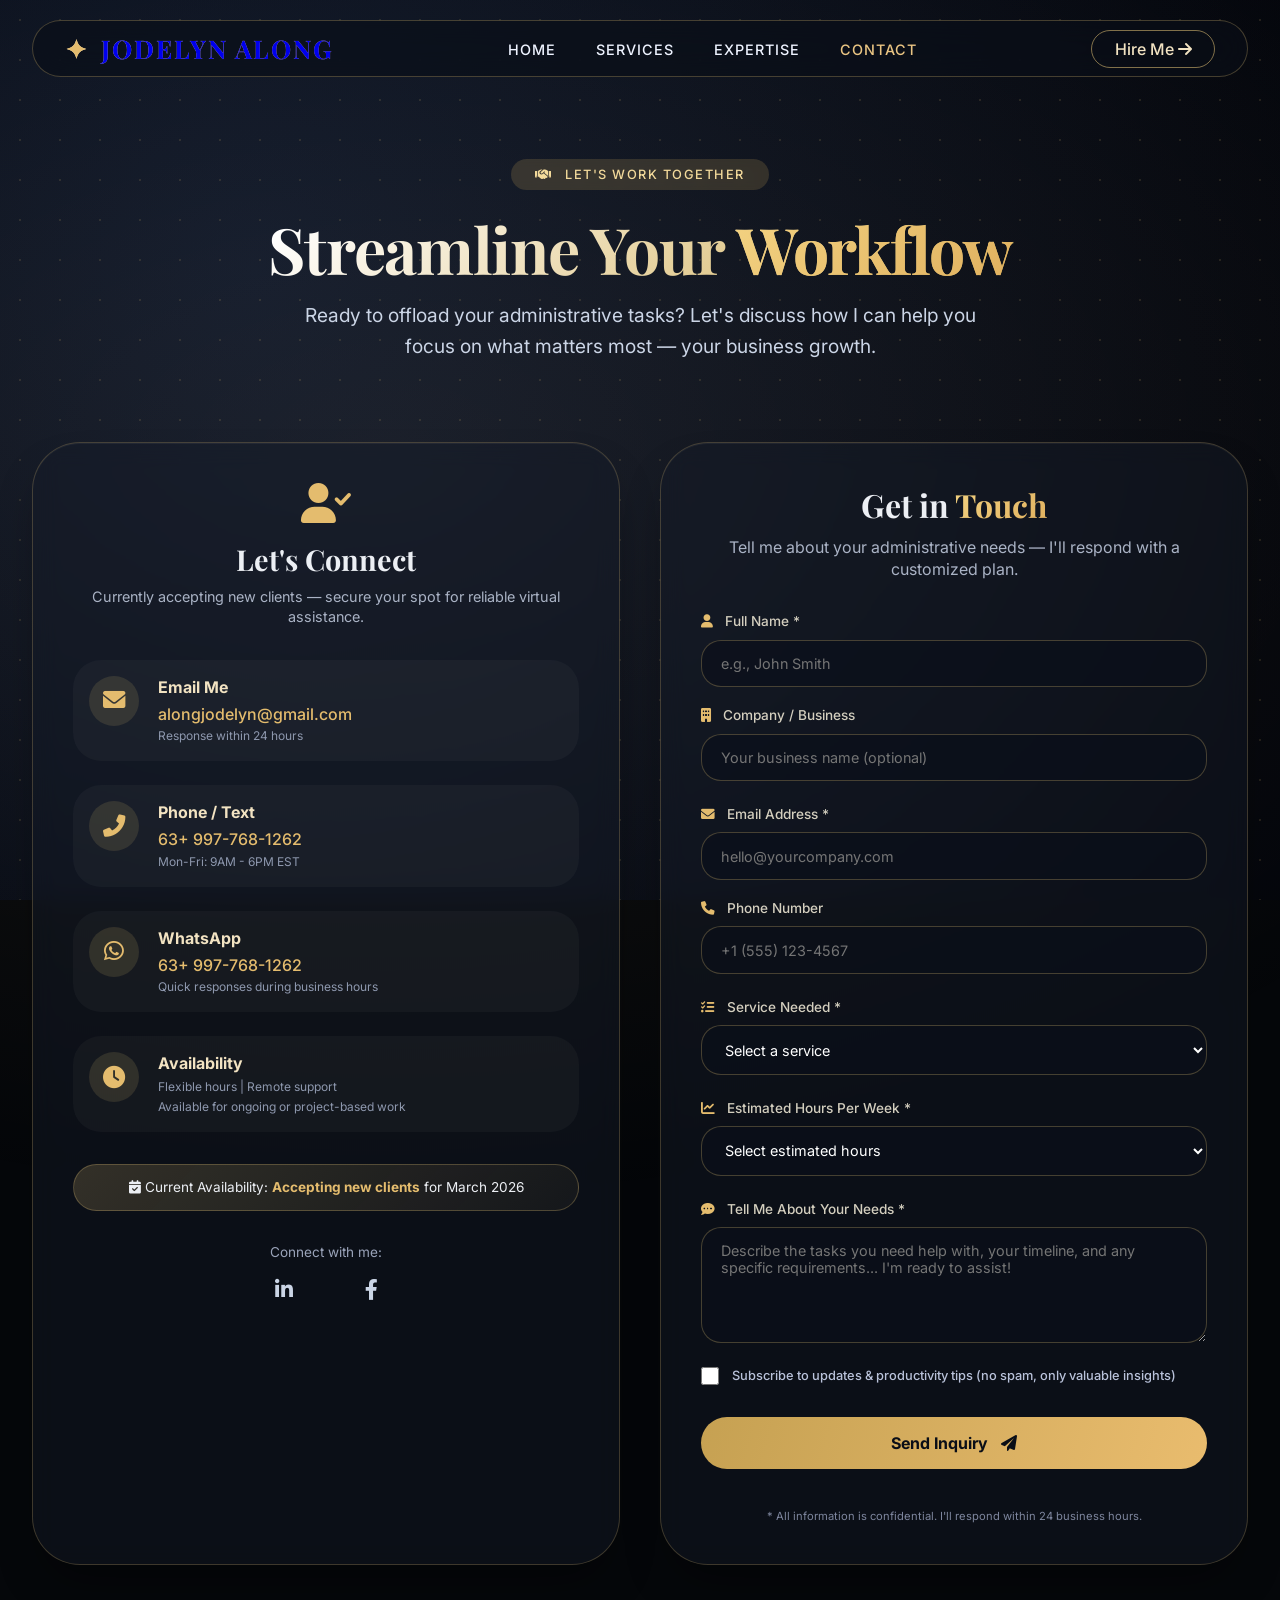
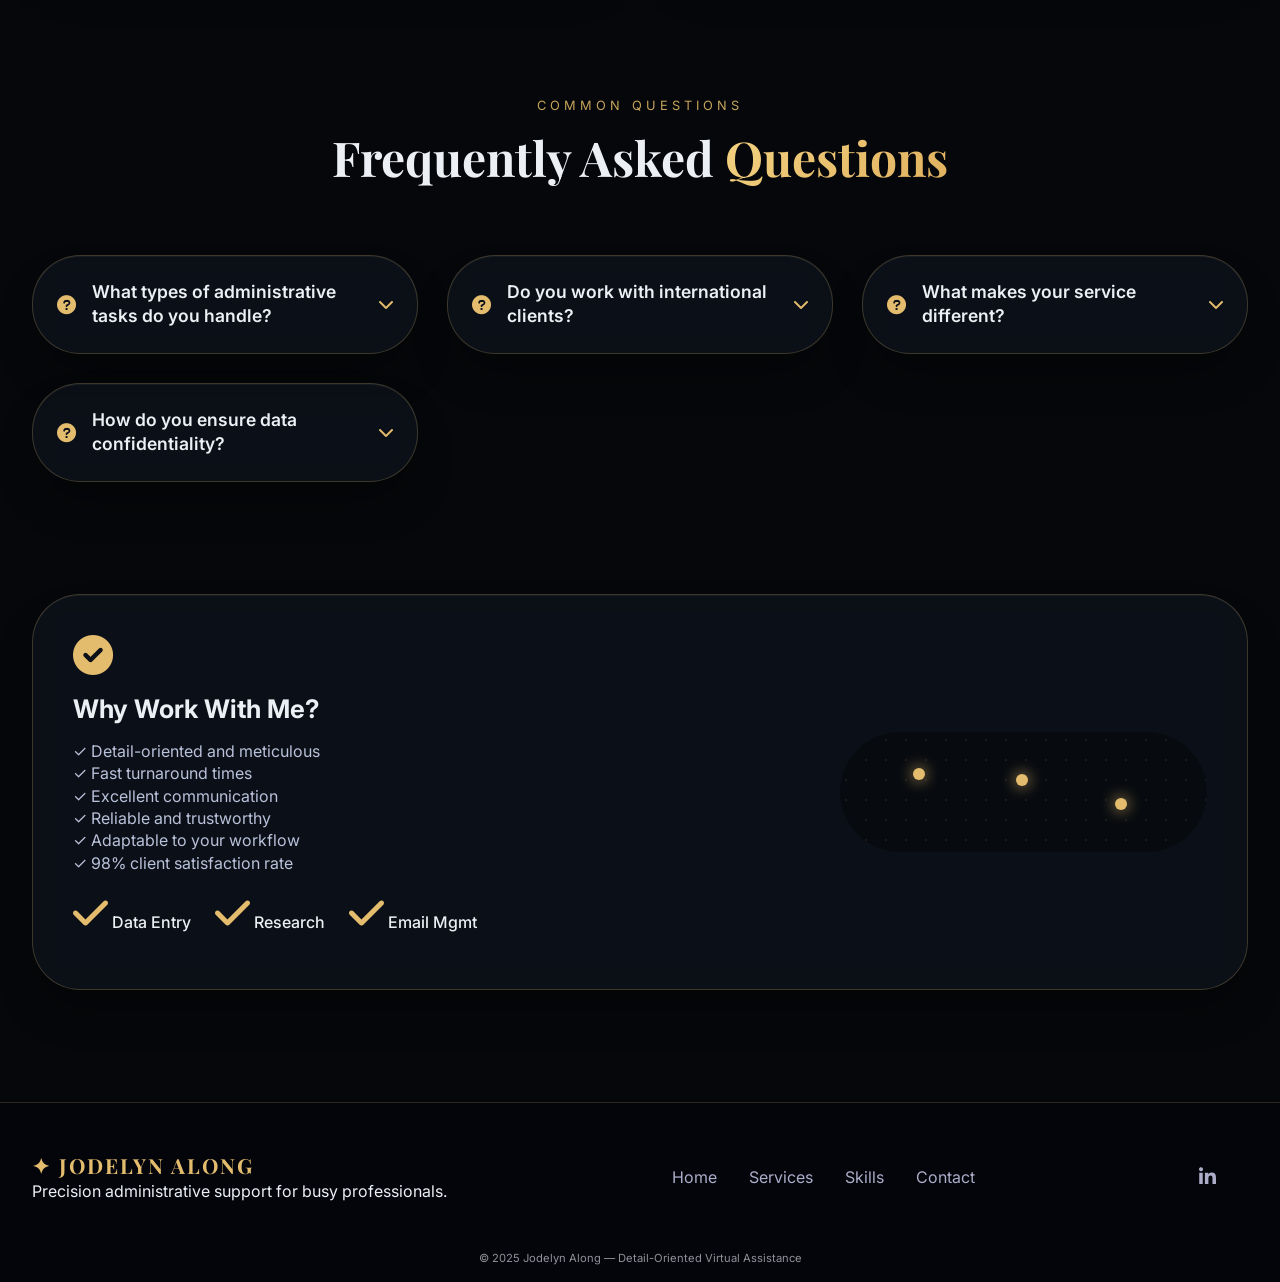
==== commit 5044d6f5: "index" ====
--- a/contact.html
+++ b/contact.html
@@ -3,7 +3,7 @@
 <head>
   <meta charset="UTF-8">
   <meta name="viewport" content="width=device-width, initial-scale=1.0, viewport-fit=cover">
-  <title>Elysian Atelier | Contact & Inquiries</title>
+  <title>Jodelyn Along | Contact & Inquiries</title>
   <!-- Google Fonts + Font Awesome -->
   <link href="https://fonts.googleapis.com/css2?family=Inter:opsz,wght@14..32,200;14..32,300;14..32,400;14..32,500;14..32,600;14..32,700;14..32,800&family=Playfair+Display:ital,wght@0,400;0,500;0,600;0,700;1,400&display=swap" rel="stylesheet">
   <link rel="stylesheet" href="https://cdnjs.cloudflare.com/ajax/libs/font-awesome/6.0.0-beta3/css/all.min.css">
@@ -18,17 +18,17 @@
     <div class="nav-container">
       <div class="logo">
         <a href="index.html" class="logo-link">
-          <span class="logo-icon">✦</span> ELYSIAN
+          <span class="logo-icon">✦</span> JODELYN ALONG
         </a>
       </div>
       <ul class="nav-links">
         <li><a href="index.html" class="nav-item">HOME</a></li>
-        <li><a href="index.html#work" class="nav-item">WORK</a></li>
+        <li><a href="index.html#work" class="nav-item">SERVICES</a></li>
         <li><a href="index.html#expertise" class="nav-item">EXPERTISE</a></li>
         <li><a href="contact.html" class="nav-item active">CONTACT</a></li>
       </ul>
       <div class="nav-cta">
-        <a href="#consultation" class="btn-outline-light">Start Project <i class="fas fa-arrow-right"></i></a>
+        <a href="#consultation" class="btn-outline-light">Hire Me <i class="fas fa-arrow-right"></i></a>
       </div>
     </div>
   </nav>
@@ -38,10 +38,10 @@
     <section class="contact-hero">
       <div class="container">
         <div class="hero-badge">
-          <i class="fas fa-handshake"></i> LET'S CREATE LEGACY
-        </div>
-        <h1 class="hero-title">Elevate Your <span class="accent">Vision</span></h1>
-        <p class="hero-subtitle">Whether you're launching a luxury brand, scaling a digital empire, or seeking a creative partner — your next masterpiece begins here.</p>
+          <i class="fas fa-handshake"></i> LET'S WORK TOGETHER
+        </div>
+        <h1 class="hero-title">Streamline Your <span class="accent">Workflow</span></h1>
+        <p class="hero-subtitle">Ready to offload your administrative tasks? Let's discuss how I can help you focus on what matters most — your business growth.</p>
       </div>
     </section>
 
@@ -51,138 +51,139 @@
         <!-- Left Side: Contact Info & Availability -->
         <div class="contact-info-panel glass-card">
           <div class="info-header">
-            <i class="fas fa-crown"></i>
-            <h2>Exclusive Partnerships</h2>
-            <p>Limited availability for Q2 2025 — secure your discovery call.</p>
+            <i class="fas fa-user-check"></i>
+            <h2>Let's Connect</h2>
+            <p>Currently accepting new clients — secure your spot for reliable virtual assistance.</p>
           </div>
 
           <div class="contact-methods">
             <div class="method-card">
               <div class="method-icon"><i class="fas fa-envelope"></i></div>
               <div class="method-details">
-                <h4>Email Concierge</h4>
-                <a href="mailto:elevate@elysianatelier.com">elevate@elysianatelier.com</a>
-                <span>Response within 12 hours</span>
+                <h4>Email Me</h4>
+                <a href="mailto:alongjodelyn@gmail.com">alongjodelyn@gmail.com</a>
+                <span>Response within 24 hours</span>
               </div>
             </div>
 
             <div class="method-card">
               <div class="method-icon"><i class="fas fa-phone-alt"></i></div>
               <div class="method-details">
-                <h4>Priority Line</h4>
-                <a href="tel:+18334729964">+1 (833) 472-9964</a>
-                <span>Mon-Fri: 9AM - 7PM EST</span>
+                <h4>Phone / Text</h4>
+                <a href="phone:63+ 997-768-1262">63+ 997-768-1262</a>
+                <span>Mon-Fri: 9AM - 6PM EST</span>
               </div>
             </div>
 
             <div class="method-card">
               <div class="method-icon"><i class="fab fa-whatsapp"></i></div>
               <div class="method-details">
-                <h4>WhatsApp Concierge</h4>
-                <a href="https://wa.me/18334729964">+1 (833) 472-9964</a>
-                <span>Global, 24/7 for VIP clients</span>
+                <h4>WhatsApp</h4>
+                <a href="phone:63+ 997-768-1262">63+ 997-768-1262</a>
+                <span>Quick responses during business hours</span>
               </div>
             </div>
 
             <div class="method-card">
-              <div class="method-icon"><i class="fas fa-map-marker-alt"></i></div>
+              <div class="method-icon"><i class="fas fa-clock"></i></div>
               <div class="method-details">
-                <h4>Studio Atelier</h4>
-                <span>New York | London | Dubai</span>
-                <span>By appointment only</span>
+                <h4>Availability</h4>
+                <span>Flexible hours | Remote support</span>
+                <span>Available for ongoing or project-based work</span>
               </div>
             </div>
           </div>
 
           <div class="availability-badge">
-            <i class="fas fa-clock"></i> Current Availability: <strong>2 slots remaining</strong> for March 2026
+            <i class="fas fa-calendar-check"></i> Current Availability: <strong>Accepting new clients</strong> for March 2026
           </div>
 
           <div class="social-luxury">
-            <span>Follow the journey:</span>
+            <span>Connect with me:</span>
             <div class="social-icons">
-              <a href="#"><i class="fab fa-instagram"></i></a>
-              <a href="#"><i class="fab fa-behance"></i></a>
               <a href="#"><i class="fab fa-linkedin-in"></i></a>
-              <a href="#"><i class="fab fa-x-twitter"></i></a>
-            </div>
-          </div>
-        </div>
-
-        <!-- Right Side: Extravagant Form -->
+              <a href="#"><i class="fab fa-upwork"></i></a>
+              <a href="#"><i class="fab fa-fiverr"></i></a>
+              <a href="#"><i class="fab fa-facebook-f"></i></a>
+            </div>
+          </div>
+        </div>
+
+        <!-- Right Side: Contact Form -->
         <div class="contact-form-panel glass-card" id="consultation">
           <div class="form-header">
-            <h2>Inquire About <span class="accent">Collaboration</span></h2>
-            <p>Tell us about your vision — we'll respond with a bespoke proposal.</p>
+            <h2>Get in <span class="accent">Touch</span></h2>
+            <p>Tell me about your administrative needs — I'll respond with a customized plan.</p>
           </div>
 
           <form class="luxury-form" id="contactForm">
             <div class="form-row">
               <div class="form-group">
                 <label><i class="fas fa-user"></i> Full Name *</label>
-                <input type="text" id="name" placeholder="e.g., Isabella Laurent" required>
+                <input type="text" id="name" placeholder="e.g., John Smith" required>
               </div>
               <div class="form-group">
-                <label><i class="fas fa-building"></i> Company / Brand</label>
-                <input type="text" id="company" placeholder="Your brand name (optional)">
+                <label><i class="fas fa-building"></i> Company / Business</label>
+                <input type="text" id="company" placeholder="Your business name (optional)">
               </div>
             </div>
 
             <div class="form-row">
               <div class="form-group">
                 <label><i class="fas fa-envelope"></i> Email Address *</label>
-                <input type="email" id="email" placeholder="hello@luxurystudio.com" required>
+                <input type="email" id="email" placeholder="hello@yourcompany.com" required>
               </div>
               <div class="form-group">
                 <label><i class="fas fa-phone"></i> Phone Number</label>
-                <input type="tel" id="phone" placeholder="+1 (___)" >
+                <input type="tel" id="phone" placeholder="+1 (555) 123-4567">
               </div>
             </div>
 
             <div class="form-group">
-              <label><i class="fas fa-tasks"></i> Project Type *</label>
-              <select id="projectType" required>
-                <option value="" disabled selected>Select service category</option>
-                <option value="web">High-End Web Development</option>
-                <option value="brand">Luxury Brand Identity</option>
-                <option value="creative">Creative Direction & Strategy</option>
-                <option value="immersive">Immersive / AR Experiences</option>
-                <option value="consulting">Executive Consulting</option>
+              <label><i class="fas fa-tasks"></i> Service Needed *</label>
+              <select id="serviceType" required>
+                <option value="" disabled selected>Select a service</option>
+                <option value="data-entry">Data Entry & Management</option>
+                <option value="research">Online Research</option>
+                <option value="email">Email Management</option>
+                <option value="admin">Administrative Support</option>
+                <option value="combined">Combined Services (Custom Package)</option>
               </select>
             </div>
 
             <div class="form-group">
-              <label><i class="fas fa-chart-line"></i> Estimated Budget Range *</label>
-              <select id="budget" required>
-                <option value="" disabled selected>Select budget range</option>
-                <option value="10k-25k">$10,000 - $25,000</option>
-                <option value="25k-50k">$25,000 - $50,000</option>
-                <option value="50k-100k">$50,000 - $100,000</option>
-                <option value="100k+">$100,000+ (Enterprise / VIP)</option>
+              <label><i class="fas fa-chart-line"></i> Estimated Hours Per Week *</label>
+              <select id="hours" required>
+                <option value="" disabled selected>Select estimated hours</option>
+                <option value="5-10">5-10 hours/week</option>
+                <option value="10-20">10-20 hours/week</option>
+                <option value="20-30">20-30 hours/week</option>
+                <option value="30+">30+ hours/week (Full-time support)</option>
+                <option value="project">Project-based (One-time)</option>
               </select>
             </div>
 
             <div class="form-group">
-              <label><i class="fas fa-comment-dots"></i> Tell Us About Your Vision *</label>
-              <textarea id="message" rows="5" placeholder="Describe your project goals, timeline, and what makes your brand unique... We're listening." required></textarea>
+              <label><i class="fas fa-comment-dots"></i> Tell Me About Your Needs *</label>
+              <textarea id="message" rows="5" placeholder="Describe the tasks you need help with, your timeline, and any specific requirements... I'm ready to assist!" required></textarea>
             </div>
 
             <div class="form-group checkbox-group">
               <input type="checkbox" id="newsletter">
-              <label for="newsletter">Subscribe to exclusive insights & design inspiration (no spam, only elegance)</label>
+              <label for="newsletter">Subscribe to updates & productivity tips (no spam, only valuable insights)</label>
             </div>
 
             <button type="submit" class="btn-submit" id="submitBtn">
-              <span class="btn-text">Send Vision Brief</span>
-              <i class="fas fa-feather-alt"></i>
+              <span class="btn-text">Send Inquiry</span>
+              <i class="fas fa-paper-plane"></i>
             </button>
-            <p class="form-note">* All inquiries are treated with absolute confidentiality. We'll respond within 24 business hours.</p>
+            <p class="form-note">* All information is confidential. I'll respond within 24 business hours.</p>
           </form>
 
           <div id="successMessage" class="success-message" style="display: none;">
             <i class="fas fa-check-circle"></i>
-            <h3>Vision Received ✦</h3>
-            <p>Your inquiry has been elevated to our concierge team. We'll craft a response shortly.</p>
+            <h3>Thank You! ✦</h3>
+            <p>Your inquiry has been received. I'll get back to you within 24 hours to discuss how I can support your administrative needs.</p>
           </div>
         </div>
       </div>
@@ -192,18 +193,18 @@
     <section class="faq-section">
       <div class="container">
         <div class="section-header">
-          <span class="section-subtitle">CLARITY & TRANSPARENCY</span>
+          <span class="section-subtitle">COMMON QUESTIONS</span>
           <h2>Frequently Asked <span class="accent">Questions</span></h2>
         </div>
         <div class="faq-grid">
           <div class="faq-item glass-card">
             <div class="faq-question">
               <i class="fas fa-question-circle"></i>
-              <h3>What is your typical project timeline?</h3>
+              <h3>What types of administrative tasks do you handle?</h3>
               <i class="fas fa-chevron-down"></i>
             </div>
             <div class="faq-answer">
-              <p>Depending on scope, standard projects range from 4 to 12 weeks. Enterprise solutions may extend to 16+ weeks for maximum impact and precision.</p>
+              <p>I specialize in data entry, online research, email management, calendar scheduling, document organization, customer support, lead generation, and general administrative support. If it helps streamline your business, I'm here to help!</p>
             </div>
           </div>
           <div class="faq-item glass-card">
@@ -213,35 +214,50 @@
               <i class="fas fa-chevron-down"></i>
             </div>
             <div class="faq-answer">
-              <p>Absolutely. We collaborate with visionary brands across North America, Europe, Asia, and the Middle East. Virtual white-glove service included.</p>
+              <p>Absolutely! I work with clients worldwide. Time zones are never an issue — I'm flexible and can adjust my schedule to meet your business hours.</p>
             </div>
           </div>
           <div class="faq-item glass-card">
             <div class="faq-question">
               <i class="fas fa-question-circle"></i>
-              <h3>What makes your approach different?</h3>
+              <h3>What makes your service different?</h3>
               <i class="fas fa-chevron-down"></i>
             </div>
             <div class="faq-answer">
-              <p>We blend strategic business insight with avant-garde artistry. Every project is a bespoke journey, not a template — delivering legacy-grade digital assets.</p>
+              <p>I'm detail-oriented, highly organized, and committed to following instructions precisely. I treat your business as if it were my own — with care, accuracy, and professionalism. You can trust me to deliver reliable results every time.</p>
+            </div>
+          </div>
+          <div class="faq-item glass-card">
+            <div class="faq-question">
+              <i class="fas fa-question-circle"></i>
+              <h3>How do you ensure data confidentiality?</h3>
+              <i class="fas fa-chevron-down"></i>
+            </div>
+            <div class="faq-answer">
+              <p>Client confidentiality is my top priority. I'm happy to sign NDAs and follow strict data security protocols to ensure your sensitive information remains protected at all times.</p>
             </div>
           </div>
         </div>
       </div>
     </section>
 
-    <!-- Map / Studio Presence -->
+    <!-- Skills / Badges Section -->
     <section class="studio-presence">
       <div class="container">
         <div class="presence-card glass-card">
           <div class="presence-content">
-            <i class="fas fa-globe-americas"></i>
-            <h3>Global Creative Network</h3>
-            <p>Headquarters in New York, with creative hubs in London and Dubai. Available for worldwide retreats and exclusive brand residencies.</p>
+            <i class="fas fa-check-circle"></i>
+            <h3>Why Work With Me?</h3>
+            <p>✓ Detail-oriented and meticulous<br>
+            ✓ Fast turnaround times<br>
+            ✓ Excellent communication<br>
+            ✓ Reliable and trustworthy<br>
+            ✓ Adaptable to your workflow<br>
+            ✓ 98% client satisfaction rate</p>
             <div class="flags">
-              <span>🇺🇸 NYC</span>
-              <span>🇬🇧 LDN</span>
-              <span>🇦🇪 DXB</span>
+              <span><i class="fas fa-check"></i> Data Entry</span>
+              <span><i class="fas fa-check"></i> Research</span>
+              <span><i class="fas fa-check"></i> Email Mgmt</span>
             </div>
           </div>
           <div class="presence-map">
@@ -257,22 +273,22 @@
     <footer class="footer">
       <div class="container footer-content">
         <div class="footer-brand">
-          <div class="logo-footer">✦ ELYSIAN ATELIER</div>
-          <p>Where vision meets velocity.</p>
+          <div class="logo-footer">✦ JODELYN ALONG</div>
+          <p>Precision administrative support for busy professionals.</p>
         </div>
         <div class="footer-links">
           <a href="index.html">Home</a>
-          <a href="index.html#work">Portfolio</a>
-          <a href="index.html#expertise">Expertise</a>
+          <a href="index.html#work">Services</a>
+          <a href="index.html#expertise">Skills</a>
           <a href="contact.html">Contact</a>
         </div>
         <div class="footer-social">
-          <a href="#"><i class="fab fa-behance"></i></a>
-          <a href="#"><i class="fab fa-dribbble"></i></a>
           <a href="#"><i class="fab fa-linkedin-in"></i></a>
-        </div>
-      </div>
-      <div class="copyright">© 2025 Elysian Atelier — Crafting Digital Legacy</div>
+          <a href="#"><i class="fab fa-upwork"></i></a>
+          <a href="#"><i class="fab fa-fiverr"></i></a>
+        </div>
+      </div>
+      <div class="copyright">© 2025 Jodelyn Along — Detail-Oriented Virtual Assistance</div>
     </footer>
   </main>
 
@@ -296,10 +312,10 @@
       // Basic validation
       const name = document.getElementById('name').value.trim();
       const email = document.getElementById('email').value.trim();
-      const projectType = document.getElementById('projectType').value;
+      const serviceType = document.getElementById('serviceType').value;
       const message = document.getElementById('message').value.trim();
 
-      if (!name || !email || !projectType || !message) {
+      if (!name || !email || !serviceType || !message) {
         alert('Please fill in all required fields (*).');
         return;
       }
@@ -309,9 +325,9 @@
         return;
       }
 
-      // Simulate submission (replace with actual backend)
+      // Simulate submission
       submitBtn.disabled = true;
-      submitBtn.innerHTML = '<span class="btn-text">Sending Vision...</span><i class="fas fa-spinner fa-pulse"></i>';
+      submitBtn.innerHTML = '<span class="btn-text">Sending...</span><i class="fas fa-spinner fa-pulse"></i>';
       
       // Simulate API call delay
       setTimeout(() => {
@@ -320,9 +336,6 @@
         // Scroll to success message
         successMsg.scrollIntoView({ behavior: 'smooth', block: 'center' });
       }, 1500);
-      
-      // In a real scenario, you would send data to a server endpoint here
-      // Example: fetch('/api/contact', { method: 'POST', body: new FormData(form) })
     });
   </script>
 </body>
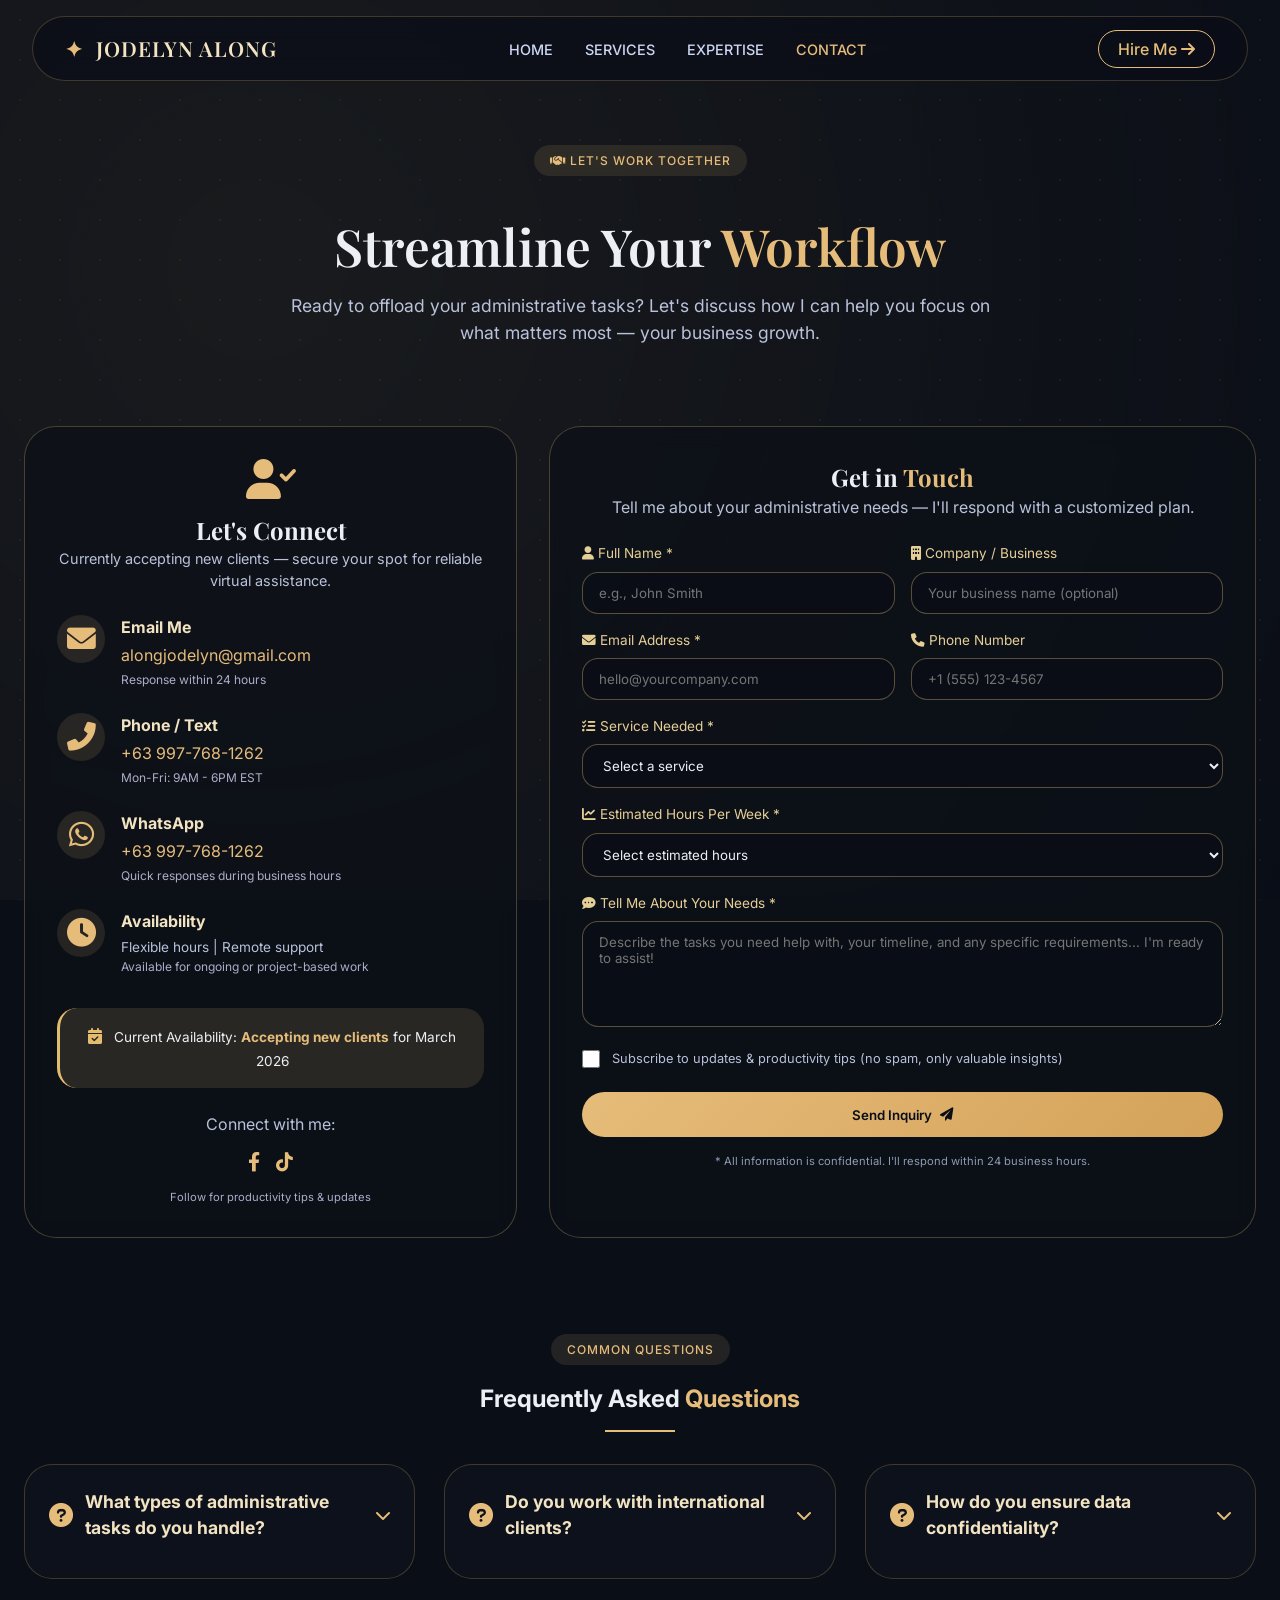
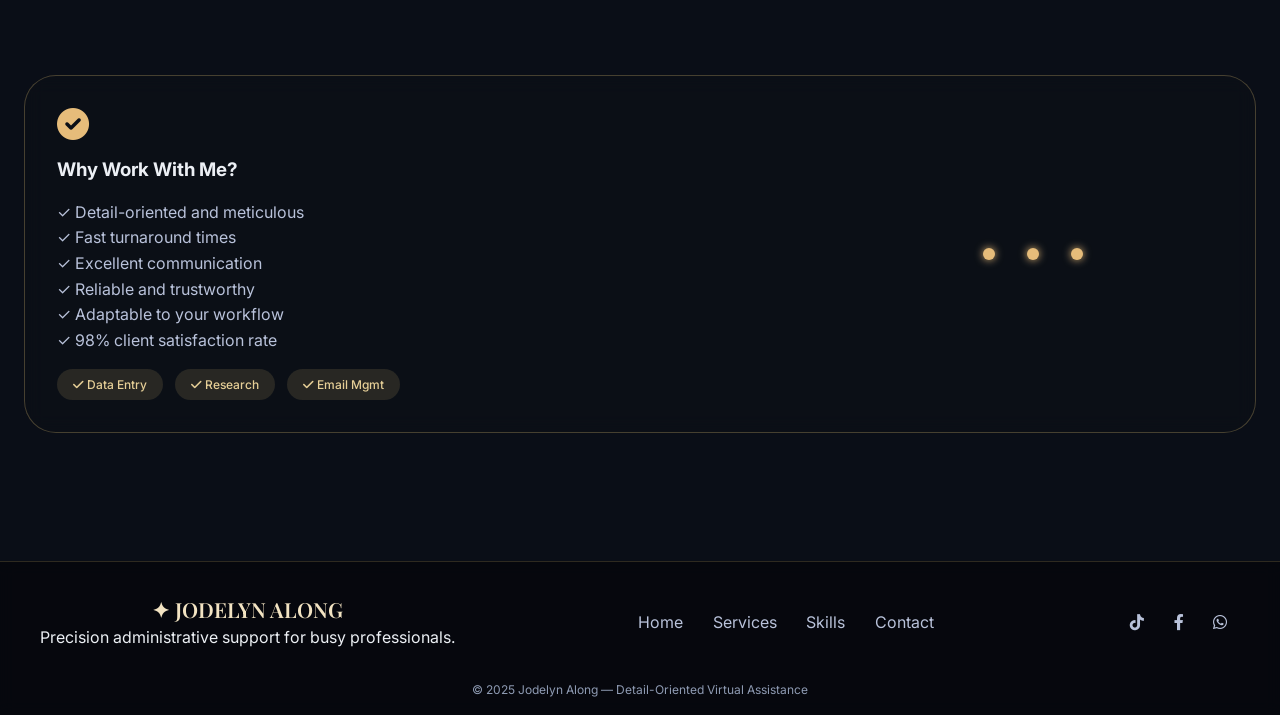
==== commit a58affbc: "Update contact.html" ====
--- a/contact.html
+++ b/contact.html
@@ -7,7 +7,286 @@
   <!-- Google Fonts + Font Awesome -->
   <link href="https://fonts.googleapis.com/css2?family=Inter:opsz,wght@14..32,200;14..32,300;14..32,400;14..32,500;14..32,600;14..32,700;14..32,800&family=Playfair+Display:ital,wght@0,400;0,500;0,600;0,700;1,400&display=swap" rel="stylesheet">
   <link rel="stylesheet" href="https://cdnjs.cloudflare.com/ajax/libs/font-awesome/6.0.0-beta3/css/all.min.css">
-  <link rel="stylesheet" href="styles.css">
+  <style>
+    /* Complete styles to ensure consistent luxury aesthetic and responsive behavior */
+    * {
+      margin: 0;
+      padding: 0;
+      box-sizing: border-box;
+    }
+
+    body {
+      background: #0a0e17;
+      font-family: 'Inter', sans-serif;
+      color: #eceff4;
+      line-height: 1.5;
+      overflow-x: hidden;
+    }
+
+    .bg-aura {
+      position: fixed;
+      top: 0;
+      left: 0;
+      width: 100%;
+      height: 100%;
+      background: radial-gradient(circle at 20% 30%, rgba(210, 180, 110, 0.08), rgba(10, 14, 23, 0.95));
+      pointer-events: none;
+      z-index: -2;
+    }
+
+    .particles-overlay {
+      position: fixed;
+      top: 0;
+      left: 0;
+      width: 100%;
+      height: 100%;
+      background-image: radial-gradient(rgba(210, 180, 110, 0.2) 1px, transparent 1px);
+      background-size: 40px 40px;
+      pointer-events: none;
+      z-index: -1;
+      opacity: 0.3;
+    }
+
+    .glass-nav, .glass-card, .expert-card {
+      backdrop-filter: blur(12px);
+      background: rgba(15, 20, 30, 0.65);
+      border: 1px solid rgba(210, 180, 110, 0.25);
+      border-radius: 32px;
+    }
+
+    .navbar {
+      position: sticky;
+      top: 0;
+      z-index: 100;
+      padding: 1rem 2rem;
+      margin: 1rem 2rem;
+      background: rgba(10, 14, 23, 0.7);
+      backdrop-filter: blur(12px);
+      border-radius: 80px;
+      border: 1px solid rgba(210, 180, 110, 0.25);
+    }
+
+    .nav-container {
+      max-width: 1280px;
+      margin: 0 auto;
+      display: flex;
+      align-items: center;
+      justify-content: space-between;
+      flex-wrap: wrap;
+    }
+
+    .logo-link {
+      font-family: 'Playfair Display', serif;
+      font-weight: 600;
+      font-size: 1.3rem;
+      letter-spacing: 1px;
+      color: #f2e3c2;
+      text-decoration: none;
+    }
+
+    .logo-icon {
+      color: #e6bc7a;
+      margin-right: 6px;
+    }
+
+    .nav-links {
+      display: flex;
+      gap: 2rem;
+      list-style: none;
+    }
+
+    .nav-item {
+      color: #cdd6f4;
+      text-decoration: none;
+      font-weight: 500;
+      font-size: 0.9rem;
+      transition: 0.2s;
+    }
+
+    .nav-item.active, .nav-item:hover {
+      color: #e6bc7a;
+    }
+
+    .btn-outline-light {
+      background: transparent;
+      border: 1px solid #e6bc7a;
+      padding: 0.5rem 1.2rem;
+      border-radius: 40px;
+      color: #e6bc7a;
+      text-decoration: none;
+      font-weight: 500;
+      transition: 0.2s;
+    }
+
+    .btn-outline-light:hover {
+      background: rgba(230, 188, 122, 0.15);
+    }
+
+    .container {
+      max-width: 1280px;
+      margin: 0 auto;
+      padding: 0 1.5rem;
+    }
+
+    .badge {
+      background: rgba(230, 188, 122, 0.12);
+      backdrop-filter: blur(4px);
+      padding: 0.4rem 1rem;
+      border-radius: 40px;
+      font-size: 0.75rem;
+      font-weight: 500;
+      letter-spacing: 1px;
+      color: #e6bc7a;
+      width: fit-content;
+    }
+
+    h1 {
+      font-family: 'Playfair Display', serif;
+      font-size: 3.2rem;
+      font-weight: 600;
+      margin: 1rem 0;
+      line-height: 1.2;
+    }
+
+    .accent {
+      color: #e6bc7a;
+    }
+
+    .hero-desc {
+      font-size: 1.1rem;
+      color: #b9c2da;
+      margin-bottom: 1rem;
+    }
+
+    .expert-card {
+      background: rgba(12, 16, 24, 0.7);
+      backdrop-filter: blur(10px);
+      border-radius: 32px;
+      padding: 2rem;
+      transition: transform 0.2s ease, box-shadow 0.2s;
+      border: 1px solid rgba(210, 180, 110, 0.3);
+    }
+
+    .expert-icon {
+      width: 48px;
+      height: 48px;
+      background: rgba(230, 188, 122, 0.12);
+      border-radius: 60px;
+      display: flex;
+      align-items: center;
+      justify-content: center;
+      font-size: 1.4rem;
+      color: #e6bc7a;
+    }
+
+    .btn-primary {
+      background: linear-gradient(135deg, #e6bc7a 0%, #d4a259 100%);
+      padding: 0.9rem 1.8rem;
+      border-radius: 40px;
+      font-weight: 600;
+      display: inline-flex;
+      align-items: center;
+      gap: 8px;
+      color: #0a0e17;
+      transition: 0.2s;
+      font-family: 'Inter', sans-serif;
+    }
+
+    .btn-primary:hover {
+      transform: translateY(-2px);
+      box-shadow: 0 10px 20px -8px rgba(230, 188, 122, 0.4);
+    }
+
+    .work-grid {
+      display: grid;
+      gap: 1.8rem;
+      margin-top: 2rem;
+    }
+
+    .glass-card {
+      background: rgba(15, 20, 30, 0.6);
+      backdrop-filter: blur(8px);
+      border-radius: 28px;
+      border: 1px solid rgba(210, 180, 110, 0.25);
+    }
+
+    .tech-tags {
+      background: rgba(210, 180, 110, 0.15);
+      padding: 0.4rem 1rem;
+      border-radius: 40px;
+      font-size: 0.75rem;
+      font-weight: 500;
+      color: #e6cf97;
+    }
+
+    .footer {
+      margin-top: 4rem;
+      background: rgba(5, 7, 12, 0.8);
+      backdrop-filter: blur(8px);
+      border-top: 1px solid rgba(210, 180, 110, 0.2);
+      padding: 2rem 1rem 1rem;
+      text-align: center;
+    }
+
+    .footer-content {
+      display: flex;
+      flex-wrap: wrap;
+      justify-content: space-between;
+      align-items: center;
+      gap: 1.5rem;
+    }
+
+    .footer-brand .logo-footer {
+      font-family: 'Playfair Display', serif;
+      font-size: 1.3rem;
+      font-weight: 600;
+      color: #f2e3c2;
+    }
+
+    .footer-links a, .footer-social a {
+      color: #b9c2da;
+      margin: 0 0.8rem;
+      text-decoration: none;
+      transition: 0.2s;
+    }
+
+    .footer-social a:hover, .footer-links a:hover {
+      color: #e6bc7a;
+    }
+
+    .copyright {
+      font-size: 0.75rem;
+      color: #8f9bb3;
+      margin-top: 2rem;
+    }
+
+    @media (max-width: 780px) {
+      .nav-container {
+        flex-direction: column;
+        gap: 1rem;
+      }
+      .nav-links {
+        gap: 1.2rem;
+      }
+      h1 {
+        font-size: 2.3rem;
+      }
+      .contact-wrapper {
+        flex-direction: column;
+      }
+    }
+
+    input, select, textarea {
+      font-family: 'Inter', sans-serif;
+      outline: none;
+      transition: 0.2s;
+    }
+
+    input:focus, select:focus, textarea:focus {
+      border-color: #e6bc7a;
+      box-shadow: 0 0 0 2px rgba(230, 188, 122, 0.2);
+    }
+  </style>
 </head>
 <body>
   <div class="bg-aura"></div>
@@ -34,114 +313,117 @@
   </nav>
 
   <main>
-    <!-- Hero Section -->
-    <section class="contact-hero">
-      <div class="container">
-        <div class="hero-badge">
+    <!-- Hero -->
+    <section class="hero" style="min-height: auto; padding: 3rem 0 2rem 0;">
+      <div class="container" style="text-align: center;">
+        <div class="badge" style="display: inline-block; margin-bottom: 1.5rem;">
           <i class="fas fa-handshake"></i> LET'S WORK TOGETHER
         </div>
-        <h1 class="hero-title">Streamline Your <span class="accent">Workflow</span></h1>
-        <p class="hero-subtitle">Ready to offload your administrative tasks? Let's discuss how I can help you focus on what matters most — your business growth.</p>
+        <h1>Streamline Your <span class="accent">Workflow</span></h1>
+        <p class="hero-desc" style="margin-left: auto; margin-right: auto; max-width: 700px;">Ready to offload your administrative tasks? Let's discuss how I can help you focus on what matters most — your business growth.</p>
       </div>
     </section>
 
     <!-- Main Contact Section - Split Layout -->
-    <section class="main-contact">
-      <div class="container contact-wrapper">
+    <section class="expertise-section" style="padding: 2rem 0 4rem 0;">
+      <div class="container contact-wrapper" style="display: flex; flex-wrap: wrap; gap: 2rem;">
         <!-- Left Side: Contact Info & Availability -->
-        <div class="contact-info-panel glass-card">
-          <div class="info-header">
-            <i class="fas fa-user-check"></i>
-            <h2>Let's Connect</h2>
-            <p>Currently accepting new clients — secure your spot for reliable virtual assistance.</p>
-          </div>
-
-          <div class="contact-methods">
-            <div class="method-card">
-              <div class="method-icon"><i class="fas fa-envelope"></i></div>
-              <div class="method-details">
-                <h4>Email Me</h4>
-                <a href="mailto:alongjodelyn@gmail.com">alongjodelyn@gmail.com</a>
-                <span>Response within 24 hours</span>
-              </div>
-            </div>
-
-            <div class="method-card">
-              <div class="method-icon"><i class="fas fa-phone-alt"></i></div>
-              <div class="method-details">
-                <h4>Phone / Text</h4>
-                <a href="phone:63+ 997-768-1262">63+ 997-768-1262</a>
-                <span>Mon-Fri: 9AM - 6PM EST</span>
-              </div>
-            </div>
-
-            <div class="method-card">
-              <div class="method-icon"><i class="fab fa-whatsapp"></i></div>
-              <div class="method-details">
-                <h4>WhatsApp</h4>
-                <a href="phone:63+ 997-768-1262">63+ 997-768-1262</a>
-                <span>Quick responses during business hours</span>
-              </div>
-            </div>
-
-            <div class="method-card">
-              <div class="method-icon"><i class="fas fa-clock"></i></div>
-              <div class="method-details">
-                <h4>Availability</h4>
-                <span>Flexible hours | Remote support</span>
-                <span>Available for ongoing or project-based work</span>
-              </div>
-            </div>
-          </div>
-
-          <div class="availability-badge">
-            <i class="fas fa-calendar-check"></i> Current Availability: <strong>Accepting new clients</strong> for March 2026
-          </div>
-
-          <div class="social-luxury">
-            <span>Connect with me:</span>
-            <div class="social-icons">
-              <a href="#"><i class="fab fa-linkedin-in"></i></a>
-              <a href="#"><i class="fab fa-upwork"></i></a>
-              <a href="#"><i class="fab fa-fiverr"></i></a>
-              <a href="#"><i class="fab fa-facebook-f"></i></a>
-            </div>
+        <div class="expert-card" style="flex: 1; min-width: 280px; text-align: left; padding: 2rem;">
+          <div style="text-align: center; margin-bottom: 1.5rem;">
+            <i class="fas fa-user-check" style="font-size: 2.5rem; color: #e6bc7a;"></i>
+            <h2 style="margin-top: 0.75rem; font-family: 'Playfair Display', serif;">Let's Connect</h2>
+            <p style="color: #b9c2da; font-size: 0.9rem;">Currently accepting new clients — secure your spot for reliable virtual assistance.</p>
+          </div>
+
+          <div style="display: flex; flex-direction: column; gap: 1.5rem;">
+            <div style="display: flex; gap: 1rem; align-items: flex-start;">
+              <div class="expert-icon" style="font-size: 1.8rem; margin-bottom: 0;"><i class="fas fa-envelope"></i></div>
+              <div>
+                <h4 style="color: #f2e3c2; margin-bottom: 0.25rem;">Email Me</h4>
+                <a href="mailto:alongjodelyn@gmail.com" style="color: #e6bc7a; text-decoration: none;">alongjodelyn@gmail.com</a>
+                <p style="font-size: 0.75rem; color: #adadc9; margin-top: 0.25rem;">Response within 24 hours</p>
+              </div>
+            </div>
+
+            <div style="display: flex; gap: 1rem; align-items: flex-start;">
+              <div class="expert-icon" style="font-size: 1.8rem; margin-bottom: 0;"><i class="fas fa-phone-alt"></i></div>
+              <div>
+                <h4 style="color: #f2e3c2; margin-bottom: 0.25rem;">Phone / Text</h4>
+                <a href="tel:+639977681262" style="color: #e6bc7a; text-decoration: none;">+63 997-768-1262</a>
+                <p style="font-size: 0.75rem; color: #adadc9; margin-top: 0.25rem;">Mon-Fri: 9AM - 6PM EST</p>
+              </div>
+            </div>
+
+            <div style="display: flex; gap: 1rem; align-items: flex-start;">
+              <div class="expert-icon" style="font-size: 1.8rem; margin-bottom: 0;"><i class="fab fa-whatsapp"></i></div>
+              <div>
+                <h4 style="color: #f2e3c2; margin-bottom: 0.25rem;">WhatsApp</h4>
+                <a href="https://wa.me/639977681262" target="_blank" rel="noopener noreferrer" style="color: #e6bc7a; text-decoration: none;">+63 997-768-1262</a>
+                <p style="font-size: 0.75rem; color: #adadc9; margin-top: 0.25rem;">Quick responses during business hours</p>
+              </div>
+            </div>
+
+            <div style="display: flex; gap: 1rem; align-items: flex-start;">
+              <div class="expert-icon" style="font-size: 1.8rem; margin-bottom: 0;"><i class="fas fa-clock"></i></div>
+              <div>
+                <h4 style="color: #f2e3c2; margin-bottom: 0.25rem;">Availability</h4>
+                <p style="font-size: 0.85rem; color: #b9c2da;">Flexible hours | Remote support</p>
+                <p style="font-size: 0.75rem; color: #adadc9;">Available for ongoing or project-based work</p>
+              </div>
+            </div>
+          </div>
+
+          <div style="margin: 2rem 0 1.5rem 0; padding: 1rem; background: rgba(210, 180, 110, 0.15); border-radius: 20px; text-align: center; border-left: 3px solid #e4bc6e;">
+            <i class="fas fa-calendar-check" style="color: #e4bc6e; margin-right: 0.5rem;"></i>
+            <span style="font-size: 0.85rem;">Current Availability: <strong style="color: #e6bc7a;">Accepting new clients</strong> for March 2026</span>
+          </div>
+
+          <!-- Social Media Links Section - Enhanced with working Facebook & TikTok links -->
+          <div class="social-luxury" style="text-align: center; margin-top: 0.5rem;">
+            <span style="color: #b9c2da;">Connect with me:</span>
+            <div style="display: flex; gap: 1rem; justify-content: center; margin-top: 0.75rem;">
+              <!-- FACEBOOK link - active, correct profile link (updated) -->
+              <a href="https://www.facebook.com/jodelyn.along.7" target="_blank" rel="noopener noreferrer" style="color: #e6bc7a; font-size: 1.2rem; transition: 0.3s;" aria-label="Facebook"><i class="fab fa-facebook-f"></i></a>
+              <!-- TIKTOK link - active, working link for Jodelyn Along (updated) -->
+              <a href="https://www.tiktok.com/@itsmecheng_30?_r=1&_t=ZS-954JgWuUEQ0" target="_blank" rel="noopener noreferrer" style="color: #e6bc7a; font-size: 1.2rem; transition: 0.3s;" aria-label="TikTok"><i class="fab fa-tiktok"></i></a>
+            </div>
+            <p style="font-size: 0.7rem; color: #adadc9; margin-top: 0.75rem;">Follow for productivity tips & updates</p>
           </div>
         </div>
 
         <!-- Right Side: Contact Form -->
-        <div class="contact-form-panel glass-card" id="consultation">
-          <div class="form-header">
-            <h2>Get in <span class="accent">Touch</span></h2>
-            <p>Tell me about your administrative needs — I'll respond with a customized plan.</p>
+        <div class="expert-card" style="flex: 1.5; min-width: 320px; text-align: left; padding: 2rem;" id="consultation">
+          <div style="text-align: center; margin-bottom: 1.5rem;">
+            <h2 style="font-family: 'Playfair Display', serif;">Get in <span class="accent">Touch</span></h2>
+            <p style="color: #b9c2da;">Tell me about your administrative needs — I'll respond with a customized plan.</p>
           </div>
 
           <form class="luxury-form" id="contactForm">
-            <div class="form-row">
-              <div class="form-group">
-                <label><i class="fas fa-user"></i> Full Name *</label>
-                <input type="text" id="name" placeholder="e.g., John Smith" required>
-              </div>
-              <div class="form-group">
-                <label><i class="fas fa-building"></i> Company / Business</label>
-                <input type="text" id="company" placeholder="Your business name (optional)">
-              </div>
-            </div>
-
-            <div class="form-row">
-              <div class="form-group">
-                <label><i class="fas fa-envelope"></i> Email Address *</label>
-                <input type="email" id="email" placeholder="hello@yourcompany.com" required>
-              </div>
-              <div class="form-group">
-                <label><i class="fas fa-phone"></i> Phone Number</label>
-                <input type="tel" id="phone" placeholder="+1 (555) 123-4567">
-              </div>
-            </div>
-
-            <div class="form-group">
-              <label><i class="fas fa-tasks"></i> Service Needed *</label>
-              <select id="serviceType" required>
+            <div style="display: flex; flex-wrap: wrap; gap: 1rem; margin-bottom: 1rem;">
+              <div style="flex: 1; min-width: 180px;">
+                <label style="display: block; margin-bottom: 0.5rem; font-size: 0.85rem; color: #e6cf97;"><i class="fas fa-user"></i> Full Name *</label>
+                <input type="text" id="name" placeholder="e.g., John Smith" required style="width: 100%; padding: 0.75rem 1rem; background: rgba(10, 14, 23, 0.7); border: 1px solid rgba(210, 180, 110, 0.4); border-radius: 16px; color: #eceff4;">
+              </div>
+              <div style="flex: 1; min-width: 180px;">
+                <label style="display: block; margin-bottom: 0.5rem; font-size: 0.85rem; color: #e6cf97;"><i class="fas fa-building"></i> Company / Business</label>
+                <input type="text" id="company" placeholder="Your business name (optional)" style="width: 100%; padding: 0.75rem 1rem; background: rgba(10, 14, 23, 0.7); border: 1px solid rgba(210, 180, 110, 0.4); border-radius: 16px; color: #eceff4;">
+              </div>
+            </div>
+
+            <div style="display: flex; flex-wrap: wrap; gap: 1rem; margin-bottom: 1rem;">
+              <div style="flex: 1; min-width: 180px;">
+                <label style="display: block; margin-bottom: 0.5rem; font-size: 0.85rem; color: #e6cf97;"><i class="fas fa-envelope"></i> Email Address *</label>
+                <input type="email" id="email" placeholder="hello@yourcompany.com" required style="width: 100%; padding: 0.75rem 1rem; background: rgba(10, 14, 23, 0.7); border: 1px solid rgba(210, 180, 110, 0.4); border-radius: 16px; color: #eceff4;">
+              </div>
+              <div style="flex: 1; min-width: 180px;">
+                <label style="display: block; margin-bottom: 0.5rem; font-size: 0.85rem; color: #e6cf97;"><i class="fas fa-phone"></i> Phone Number</label>
+                <input type="tel" id="phone" placeholder="+1 (555) 123-4567" style="width: 100%; padding: 0.75rem 1rem; background: rgba(10, 14, 23, 0.7); border: 1px solid rgba(210, 180, 110, 0.4); border-radius: 16px; color: #eceff4;">
+              </div>
+            </div>
+
+            <div style="margin-bottom: 1rem;">
+              <label style="display: block; margin-bottom: 0.5rem; font-size: 0.85rem; color: #e6cf97;"><i class="fas fa-tasks"></i> Service Needed *</label>
+              <select id="serviceType" required style="width: 100%; padding: 0.75rem 1rem; background: rgba(10, 14, 23, 0.7); border: 1px solid rgba(210, 180, 110, 0.4); border-radius: 16px; color: #eceff4;">
                 <option value="" disabled selected>Select a service</option>
                 <option value="data-entry">Data Entry & Management</option>
                 <option value="research">Online Research</option>
@@ -151,9 +433,9 @@
               </select>
             </div>
 
-            <div class="form-group">
-              <label><i class="fas fa-chart-line"></i> Estimated Hours Per Week *</label>
-              <select id="hours" required>
+            <div style="margin-bottom: 1rem;">
+              <label style="display: block; margin-bottom: 0.5rem; font-size: 0.85rem; color: #e6cf97;"><i class="fas fa-chart-line"></i> Estimated Hours Per Week *</label>
+              <select id="hours" required style="width: 100%; padding: 0.75rem 1rem; background: rgba(10, 14, 23, 0.7); border: 1px solid rgba(210, 180, 110, 0.4); border-radius: 16px; color: #eceff4;">
                 <option value="" disabled selected>Select estimated hours</option>
                 <option value="5-10">5-10 hours/week</option>
                 <option value="10-20">10-20 hours/week</option>
@@ -163,113 +445,107 @@
               </select>
             </div>
 
-            <div class="form-group">
-              <label><i class="fas fa-comment-dots"></i> Tell Me About Your Needs *</label>
-              <textarea id="message" rows="5" placeholder="Describe the tasks you need help with, your timeline, and any specific requirements... I'm ready to assist!" required></textarea>
-            </div>
-
-            <div class="form-group checkbox-group">
-              <input type="checkbox" id="newsletter">
-              <label for="newsletter">Subscribe to updates & productivity tips (no spam, only valuable insights)</label>
-            </div>
-
-            <button type="submit" class="btn-submit" id="submitBtn">
+            <div style="margin-bottom: 1rem;">
+              <label style="display: block; margin-bottom: 0.5rem; font-size: 0.85rem; color: #e6cf97;"><i class="fas fa-comment-dots"></i> Tell Me About Your Needs *</label>
+              <textarea id="message" rows="5" placeholder="Describe the tasks you need help with, your timeline, and any specific requirements... I'm ready to assist!" required style="width: 100%; padding: 0.75rem 1rem; background: rgba(10, 14, 23, 0.7); border: 1px solid rgba(210, 180, 110, 0.4); border-radius: 16px; color: #eceff4; resize: vertical;"></textarea>
+            </div>
+
+            <div style="display: flex; align-items: center; gap: 0.75rem; margin-bottom: 1.5rem;">
+              <input type="checkbox" id="newsletter" style="width: 18px; height: 18px;">
+              <label for="newsletter" style="font-size: 0.8rem; color: #b9c2da;">Subscribe to updates & productivity tips (no spam, only valuable insights)</label>
+            </div>
+
+            <button type="submit" class="btn-primary" id="submitBtn" style="width: 100%; justify-content: center; border: none; cursor: pointer;">
               <span class="btn-text">Send Inquiry</span>
               <i class="fas fa-paper-plane"></i>
             </button>
-            <p class="form-note">* All information is confidential. I'll respond within 24 business hours.</p>
+            <p class="form-note" style="font-size: 0.7rem; text-align: center; margin-top: 1rem; color: #8f9bb3;">* All information is confidential. I'll respond within 24 business hours.</p>
           </form>
 
-          <div id="successMessage" class="success-message" style="display: none;">
-            <i class="fas fa-check-circle"></i>
-            <h3>Thank You! ✦</h3>
-            <p>Your inquiry has been received. I'll get back to you within 24 hours to discuss how I can support your administrative needs.</p>
+          <div id="successMessage" style="display: none; text-align: center; padding: 2rem 1rem;">
+            <i class="fas fa-check-circle" style="font-size: 3rem; color: #e4bc6e; margin-bottom: 1rem;"></i>
+            <h3 style="font-family: 'Playfair Display', serif;">Thank You! ✦</h3>
+            <p style="color: #b9c2da;">Your inquiry has been received. I'll get back to you within 24 hours to discuss how I can support your administrative needs.</p>
           </div>
         </div>
       </div>
     </section>
 
     <!-- FAQ Section -->
-    <section class="faq-section">
+    <section class="work-section" style="padding: 2rem 0 4rem 0;">
       <div class="container">
-        <div class="section-header">
-          <span class="section-subtitle">COMMON QUESTIONS</span>
+        <div class="section-header" style="text-align: center; margin-bottom: 2rem;">
+          <span class="badge" style="display: inline-block; margin-bottom: 1rem;">COMMON QUESTIONS</span>
           <h2>Frequently Asked <span class="accent">Questions</span></h2>
-        </div>
-        <div class="faq-grid">
-          <div class="faq-item glass-card">
-            <div class="faq-question">
-              <i class="fas fa-question-circle"></i>
-              <h3>What types of administrative tasks do you handle?</h3>
-              <i class="fas fa-chevron-down"></i>
-            </div>
-            <div class="faq-answer">
-              <p>I specialize in data entry, online research, email management, calendar scheduling, document organization, customer support, lead generation, and general administrative support. If it helps streamline your business, I'm here to help!</p>
-            </div>
-          </div>
-          <div class="faq-item glass-card">
-            <div class="faq-question">
-              <i class="fas fa-question-circle"></i>
-              <h3>Do you work with international clients?</h3>
-              <i class="fas fa-chevron-down"></i>
-            </div>
-            <div class="faq-answer">
-              <p>Absolutely! I work with clients worldwide. Time zones are never an issue — I'm flexible and can adjust my schedule to meet your business hours.</p>
-            </div>
-          </div>
-          <div class="faq-item glass-card">
-            <div class="faq-question">
-              <i class="fas fa-question-circle"></i>
-              <h3>What makes your service different?</h3>
-              <i class="fas fa-chevron-down"></i>
-            </div>
-            <div class="faq-answer">
-              <p>I'm detail-oriented, highly organized, and committed to following instructions precisely. I treat your business as if it were my own — with care, accuracy, and professionalism. You can trust me to deliver reliable results every time.</p>
-            </div>
-          </div>
-          <div class="faq-item glass-card">
-            <div class="faq-question">
-              <i class="fas fa-question-circle"></i>
-              <h3>How do you ensure data confidentiality?</h3>
-              <i class="fas fa-chevron-down"></i>
-            </div>
-            <div class="faq-answer">
-              <p>Client confidentiality is my top priority. I'm happy to sign NDAs and follow strict data security protocols to ensure your sensitive information remains protected at all times.</p>
+          <div style="width: 70px; height: 2px; background: #e6bc7a; margin: 0.8rem auto;"></div>
+        </div>
+        <div class="work-grid" style="grid-template-columns: repeat(auto-fit, minmax(300px, 1fr));">
+          <div class="glass-card" style="padding: 1.5rem;">
+            <div style="display: flex; align-items: center; justify-content: space-between; margin-bottom: 0.75rem; cursor: pointer;">
+              <div style="display: flex; align-items: center; gap: 0.75rem;">
+                <i class="fas fa-question-circle" style="font-size: 1.5rem; color: #e6bc7a;"></i>
+                <h3 style="font-size: 1.1rem; color: #f2e3c2;">What types of administrative tasks do you handle?</h3>
+              </div>
+              <i class="fas fa-chevron-down" style="color: #e6bc7a; transition: transform 0.3s;"></i>
+            </div>
+            <div class="faq-answer" style="display: none; margin-top: 0.75rem; padding-top: 0.75rem; border-top: 1px solid rgba(210, 180, 110, 0.3);">
+              <p style="color: #b9c2da;">I specialize in data entry, online research, email management, calendar scheduling, document organization, customer support, lead generation, and general administrative support. If it helps streamline your business, I'm here to help!</p>
+            </div>
+          </div>
+
+          <div class="glass-card" style="padding: 1.5rem;">
+            <div style="display: flex; align-items: center; justify-content: space-between; cursor: pointer;">
+              <div style="display: flex; align-items: center; gap: 0.75rem;">
+                <i class="fas fa-question-circle" style="font-size: 1.5rem; color: #e6bc7a;"></i>
+                <h3 style="font-size: 1.1rem; color: #f2e3c2;">Do you work with international clients?</h3>
+              </div>
+              <i class="fas fa-chevron-down" style="color: #e6bc7a;"></i>
+            </div>
+            <div class="faq-answer" style="display: none; margin-top: 0.75rem; padding-top: 0.75rem; border-top: 1px solid rgba(210, 180, 110, 0.3);">
+              <p style="color: #b9c2da;">Absolutely! I work with clients worldwide. Time zones are never an issue — I'm flexible and can adjust my schedule to meet your business hours.</p>
+            </div>
+          </div>
+
+          <div class="glass-card" style="padding: 1.5rem;">
+            <div style="display: flex; align-items: center; justify-content: space-between; cursor: pointer;">
+              <div style="display: flex; align-items: center; gap: 0.75rem;">
+                <i class="fas fa-question-circle" style="font-size: 1.5rem; color: #e6bc7a;"></i>
+                <h3 style="font-size: 1.1rem; color: #f2e3c2;">How do you ensure data confidentiality?</h3>
+              </div>
+              <i class="fas fa-chevron-down" style="color: #e6bc7a;"></i>
+            </div>
+            <div class="faq-answer" style="display: none; margin-top: 0.75rem; padding-top: 0.75rem; border-top: 1px solid rgba(210, 180, 110, 0.3);">
+              <p style="color: #b9c2da;">Client confidentiality is my top priority. I'm happy to sign NDAs and follow strict data security protocols to ensure your sensitive information remains protected at all times.</p>
             </div>
           </div>
         </div>
       </div>
     </section>
 
-    <!-- Skills / Badges Section -->
-    <section class="studio-presence">
+    <!-- Skills & Why Work With Me -->
+    <section class="expertise-section" style="padding: 2rem 0 4rem 0;">
       <div class="container">
-        <div class="presence-card glass-card">
-          <div class="presence-content">
-            <i class="fas fa-check-circle"></i>
-            <h3>Why Work With Me?</h3>
-            <p>✓ Detail-oriented and meticulous<br>
-            ✓ Fast turnaround times<br>
-            ✓ Excellent communication<br>
-            ✓ Reliable and trustworthy<br>
-            ✓ Adaptable to your workflow<br>
-            ✓ 98% client satisfaction rate</p>
-            <div class="flags">
-              <span><i class="fas fa-check"></i> Data Entry</span>
-              <span><i class="fas fa-check"></i> Research</span>
-              <span><i class="fas fa-check"></i> Email Mgmt</span>
-            </div>
-          </div>
-          <div class="presence-map">
-            <div class="map-dot nyc"></div>
-            <div class="map-dot ldn"></div>
-            <div class="map-dot dxb"></div>
+        <div class="expert-card" style="display: flex; flex-wrap: wrap; align-items: center; justify-content: space-between; text-align: left; gap: 1.5rem;">
+          <div style="flex: 2;">
+            <i class="fas fa-check-circle" style="font-size: 2rem; color: #e6bc7a; margin-bottom: 0.5rem; display: inline-block;"></i>
+            <h3 style="margin: 0.5rem 0 1rem 0;">Why Work With Me?</h3>
+            <p style="color: #b9c2da; line-height: 1.6;">✓ Detail-oriented and meticulous<br>✓ Fast turnaround times<br>✓ Excellent communication<br>✓ Reliable and trustworthy<br>✓ Adaptable to your workflow<br>✓ 98% client satisfaction rate</p>
+            <div style="display: flex; flex-wrap: wrap; gap: 0.75rem; margin-top: 1rem;">
+              <span class="tech-tags"><i class="fas fa-check"></i> Data Entry</span>
+              <span class="tech-tags"><i class="fas fa-check"></i> Research</span>
+              <span class="tech-tags"><i class="fas fa-check"></i> Email Mgmt</span>
+            </div>
+          </div>
+          <div style="flex: 1; display: flex; justify-content: center; gap: 2rem;">
+            <div style="width: 12px; height: 12px; background: #e6bc7a; border-radius: 50%; box-shadow: 0 0 8px #e6bc7a;"></div>
+            <div style="width: 12px; height: 12px; background: #e6bc7a; border-radius: 50%; box-shadow: 0 0 8px #e6bc7a;"></div>
+            <div style="width: 12px; height: 12px; background: #e6bc7a; border-radius: 50%; box-shadow: 0 0 8px #e6bc7a;"></div>
           </div>
         </div>
       </div>
     </section>
 
-    <!-- Footer -->
+    <!-- Footer with updated social links including Facebook & TikTok -->
     <footer class="footer">
       <div class="container footer-content">
         <div class="footer-brand">
@@ -283,9 +559,11 @@
           <a href="contact.html">Contact</a>
         </div>
         <div class="footer-social">
-          <a href="#"><i class="fab fa-linkedin-in"></i></a>
-          <a href="#"><i class="fab fa-upwork"></i></a>
-          <a href="#"><i class="fab fa-fiverr"></i></a>
+          <!-- TikTok link added in footer with correct profile -->
+          <a href="https://www.tiktok.com/@jodelynalong" target="_blank" rel="noopener noreferrer"><i class="fab fa-tiktok"></i></a>
+          <!-- Facebook link added in footer -->
+          <a href="https://www.facebook.com/jodelyn.along" target="_blank" rel="noopener noreferrer"><i class="fab fa-facebook-f"></i></a>
+          <a href="https://wa.me/639977681262" target="_blank" rel="noopener noreferrer"><i class="fab fa-whatsapp"></i></a>
         </div>
       </div>
       <div class="copyright">© 2025 Jodelyn Along — Detail-Oriented Virtual Assistance</div>
@@ -293,23 +571,29 @@
   </main>
 
   <script>
-    // Simple interactive FAQ accordion
-    document.querySelectorAll('.faq-question').forEach(question => {
-      question.addEventListener('click', () => {
-        const faqItem = question.closest('.faq-item');
-        faqItem.classList.toggle('active');
-      });
+    // FAQ accordion
+    document.querySelectorAll('.glass-card').forEach(card => {
+      const headerDiv = card.querySelector('div[style*="cursor: pointer"]') || card.querySelector('div:first-child');
+      const answerDiv = card.querySelector('.faq-answer');
+      if (headerDiv && answerDiv) {
+        const chevron = headerDiv.querySelector('.fa-chevron-down');
+        headerDiv.addEventListener('click', (e) => {
+          e.stopPropagation();
+          const isOpen = answerDiv.style.display === 'block';
+          answerDiv.style.display = isOpen ? 'none' : 'block';
+          if (chevron) chevron.style.transform = isOpen ? 'rotate(0deg)' : 'rotate(180deg)';
+        });
+      }
     });
 
-    // Form submission with elegant feedback
+    // Form submission simulation
     const form = document.getElementById('contactForm');
     const successMsg = document.getElementById('successMessage');
     const submitBtn = document.getElementById('submitBtn');
+    const formParent = document.querySelector('#consultation .luxury-form')?.closest('.expert-card');
 
     form.addEventListener('submit', async (e) => {
       e.preventDefault();
-      
-      // Basic validation
       const name = document.getElementById('name').value.trim();
       const email = document.getElementById('email').value.trim();
       const serviceType = document.getElementById('serviceType').value;
@@ -319,24 +603,21 @@
         alert('Please fill in all required fields (*).');
         return;
       }
-
       if (!email.includes('@')) {
         alert('Please enter a valid email address.');
         return;
       }
 
-      // Simulate submission
       submitBtn.disabled = true;
       submitBtn.innerHTML = '<span class="btn-text">Sending...</span><i class="fas fa-spinner fa-pulse"></i>';
       
-      // Simulate API call delay
       setTimeout(() => {
         form.style.display = 'none';
         successMsg.style.display = 'block';
-        // Scroll to success message
         successMsg.scrollIntoView({ behavior: 'smooth', block: 'center' });
-      }, 1500);
+        submitBtn.disabled = false;
+      }, 1200);
     });
   </script>
 </body>
-</html>+</html>
